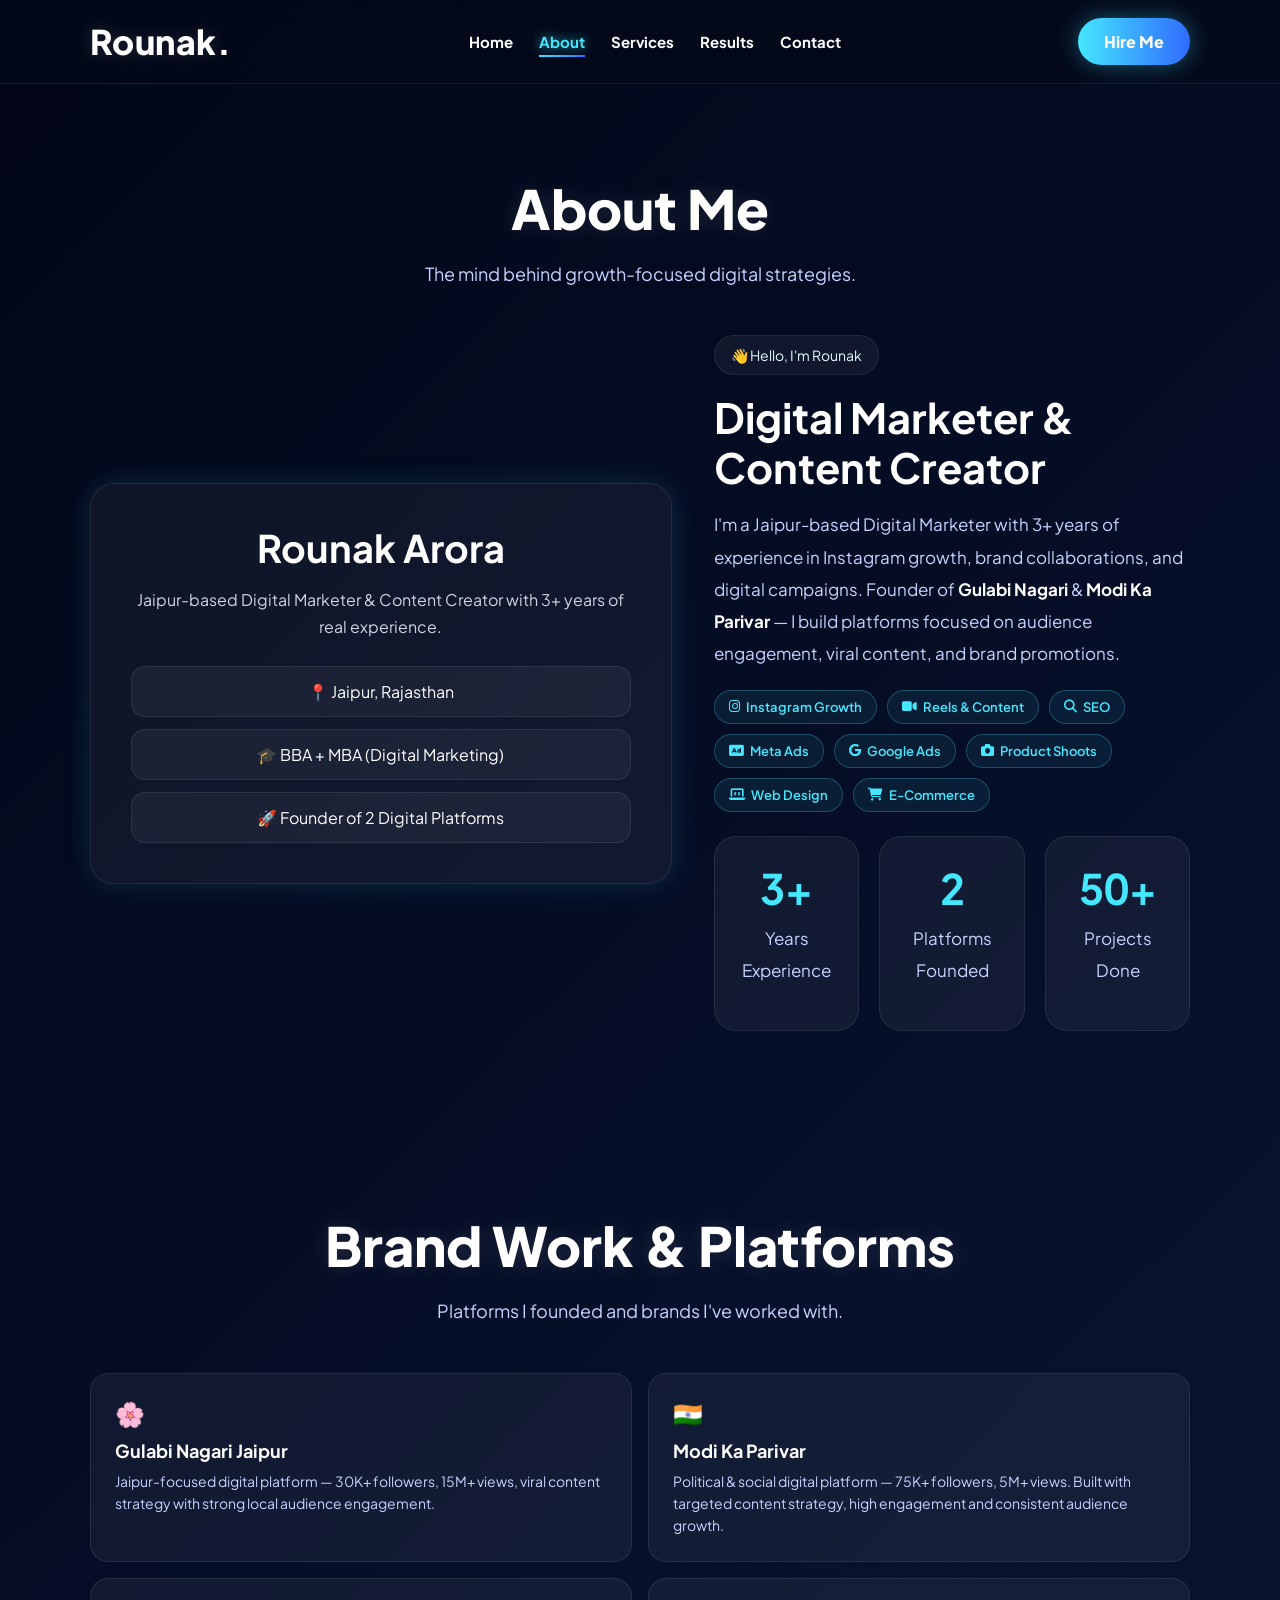
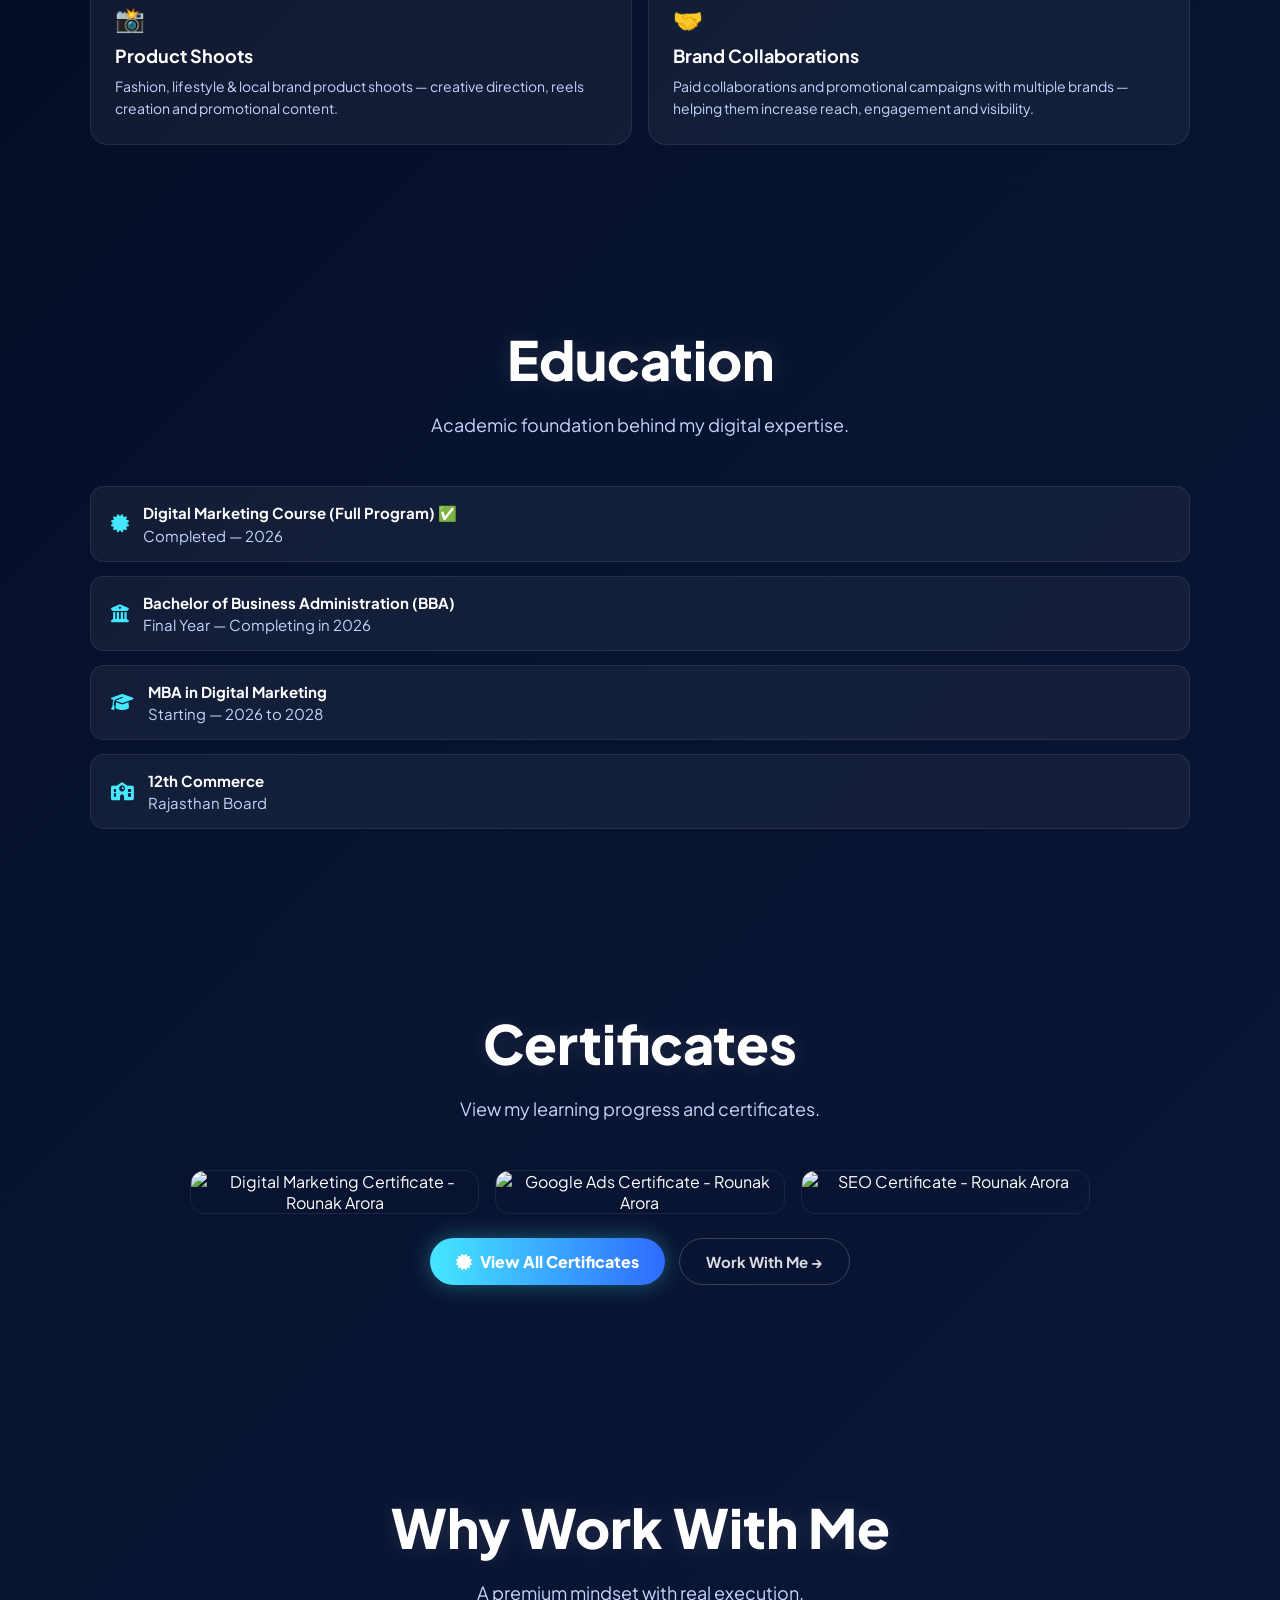
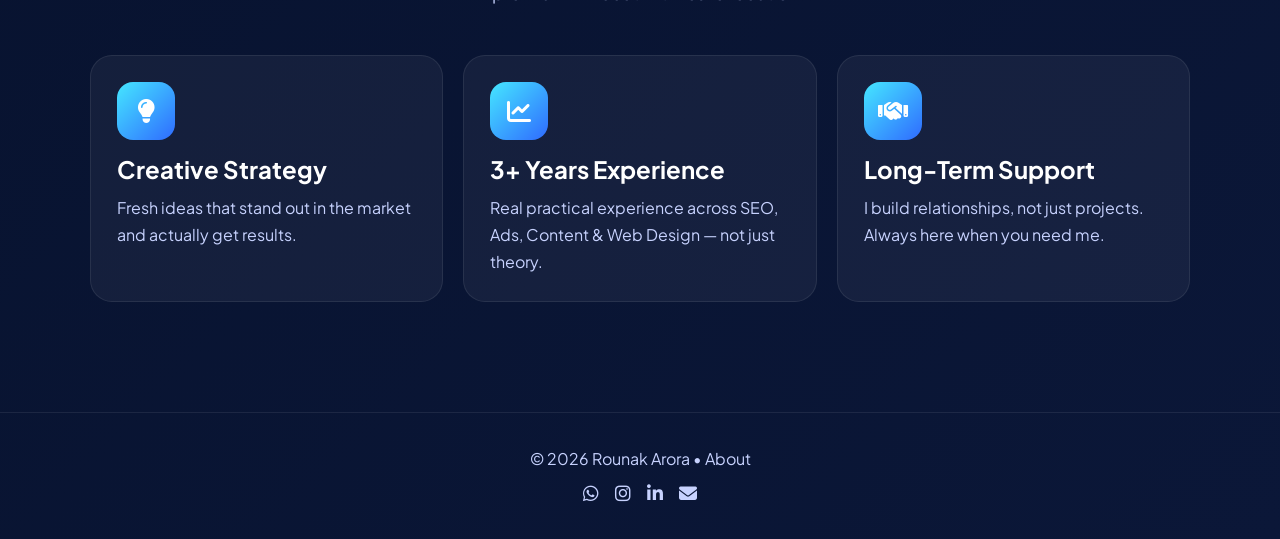
==== about.html @ 1ff048bc "Enhance about.html with SEO improvements and layout updates Updated meta tags and added structured d" ====
<!DOCTYPE html>
<html lang="en">
<head>
<meta charset="UTF-8">
<meta name="viewport" content="width=device-width, initial-scale=1.0">
<title>About | Rounak Arora — Digital Growth Expert</title>
<meta name="description" content="Rounak Arora — Jaipur-based Digital Marketer & Content Creator with 3+ years experience. Founder of Gulabi Nagari & Modi Ka Parivar.">
<meta property="og:title" content="About | Rounak Arora — Digital Growth Expert">
<meta property="og:description" content="3+ years experience, Founder of 2 digital platforms, BBA + MBA in Digital Marketing.">
<meta property="og:image" content="https://rounakarora.netlify.app/insta.jpg">
<meta property="og:url" content="https://rounakarora.netlify.app/about.html">
<meta property="og:type" content="website">
<meta name="theme-color" content="#020617">
<link rel="icon" type="image/png" href="images/favicon.png">

<script type="application/ld+json">
{
  "@context": "https://schema.org",
  "@type": "Person",
  "name": "Rounak Arora",
  "jobTitle": "Digital Growth Expert",
  "description": "Jaipur-based Digital Marketer & Content Creator with 3+ years experience.",
  "url": "https://rounakarora.netlify.app",
  "image": "https://rounakarora.netlify.app/insta.jpg",
  "address": {
    "@type": "PostalAddress",
    "addressLocality": "Jaipur",
    "addressRegion": "Rajasthan",
    "addressCountry": "IN"
  },
  "knowsAbout": ["Meta Ads", "Google Ads", "SEO", "Social Media Marketing", "Content Creation", "Web Design"],
  "sameAs": ["https://www.linkedin.com/in/rounakarora"]
}
</script>

<style>html,body{ background:#020617; }</style>
<link rel="stylesheet" href="style.css">
<link rel="stylesheet" href="https://cdnjs.cloudflare.com/ajax/libs/font-awesome/6.5.0/css/all.min.css">
<style>
.navbar    { z-index: 1200 !important; }
.hamburger { z-index: 1300 !important; }
.nav-links.open { z-index: 1250 !important; }

.about-bio h2 { font-size: clamp(1.6rem, 4vw, 2.6rem); margin-bottom: 15px; line-height: 1.2; }
.about-bio p  { line-height: 1.9; color: var(--text); margin-bottom: 20px; font-size: clamp(15px, 2vw, 17px); }

.expertise-tags { display: flex; flex-wrap: wrap; gap: 10px; margin-bottom: 24px; }
.tag {
  display: inline-flex; align-items: center; gap: 6px;
  padding: 8px 14px; border-radius: 999px;
  border: 1px solid rgba(69,231,255,0.25);
  background: rgba(69,231,255,0.07);
  color: var(--cyan); font-size: 13px; font-weight: 600;
}

.brand-grid { display: grid; grid-template-columns: repeat(2, 1fr); gap: 16px; margin-top: 2rem; }
.brand-card {
  background: var(--glass); border: 1px solid var(--line);
  border-radius: 18px; padding: 1.5rem; transition: .35s;
}
.brand-card:hover { transform: translateY(-6px); box-shadow: 0 0 26px rgba(69,231,255,.15); }
.brand-card h3 { font-size: 18px; margin-bottom: 8px; color: #fff; }
.brand-card p  { font-size: 14px; color: var(--text); line-height: 1.6; }
.brand-icon { font-size: 1.5rem; margin-bottom: 10px; }

.edu-list { list-style: none; display: grid; gap: 14px; margin-top: 1.5rem; }
.edu-list li {
  background: var(--glass); border: 1px solid var(--line);
  border-radius: 14px; padding: 16px 20px;
  display: flex; align-items: center; gap: 14px;
  font-size: 15px; color: var(--text);
}
.edu-list li i { color: var(--cyan); font-size: 18px; flex-shrink: 0; }
.edu-list li strong { color: #fff; display: block; margin-bottom: 3px; }

.cert-grid {
  display: grid; grid-template-columns: repeat(auto-fit, minmax(250px, 1fr));
  gap: 16px; margin: 1.5rem auto; max-width: 900px;
}
.cert-grid img { width: 100%; border-radius: 14px; border: 1px solid var(--line); transition: .35s; }
.cert-grid img:hover { transform: scale(1.03); box-shadow: 0 0 20px rgba(69,231,255,.15); }

.footer-socials { display: flex; justify-content: center; gap: 16px; margin-top: 12px; }
.footer-socials a { color: var(--text); font-size: 18px; transition: color 0.3s; text-decoration: none; }
.footer-socials a:hover { color: var(--cyan); }

.sticky-cta {
  display: none; position: fixed; bottom: 0; left: 0; right: 0;
  background: rgba(2,6,23,0.96); backdrop-filter: blur(12px);
  border-top: 1px solid rgba(255,255,255,0.1);
  padding: 0.9rem 1.5rem; align-items: center; justify-content: space-between;
  z-index: 998; font-size: 14px; color: rgba(255,255,255,0.7);
}
.sticky-cta a {
  background: linear-gradient(90deg, var(--cyan), var(--blue));
  color: #020617; padding: 0.55rem 1.25rem; border-radius: 50px;
  font-weight: 700; font-size: 13px; text-decoration: none;
  white-space: nowrap; box-shadow: 0 0 16px rgba(69,231,255,.35);
}
@media (max-width: 768px) {
  .sticky-cta { display: flex; }
  footer { padding-bottom: 5.5rem; }
  .hero-wrap { grid-template-columns: 1fr !important; gap: 24px; }
  .about-bio { text-align: center; }
  .about-bio .badge { margin: 0 auto 16px; display: inline-block; }
  .about-bio .stats { grid-template-columns: repeat(3,1fr); }
  .brand-grid { grid-template-columns: 1fr; }
  .expertise-tags { justify-content: center; }
  .cert-grid { grid-template-columns: 1fr; }
}
@media (max-width: 480px) {
  .about-bio .stats { grid-template-columns: 1fr; }
}
</style>
</head>
<body>

<header class="navbar">
  <div class="logo">Rounak.</div>
  <button class="hamburger" id="menuBtn" aria-label="Toggle menu">
    <span></span><span></span><span></span>
  </button>
  <nav class="nav-links" id="navLinks">
    <a href="index.html">Home</a>
    <a href="about.html" class="active">About</a>
    <a href="services.html">Services</a>
    <a href="results.html">Results</a>
    <a href="contact.html">Contact</a>
  </nav>
  <a href="contact.html" class="hire-btn">Hire Me</a>
</header>

<section>
  <div class="glow one"></div>
  <h1 class="section-title">About Me</h1>
  <p class="section-sub">The mind behind growth-focused digital strategies.</p>
  <div class="hero-wrap">
    <div class="hero-card profile-box">
      <h2>Rounak Arora</h2>
      <p>Jaipur-based Digital Marketer & Content Creator with 3+ years of real experience.</p>
      <div class="mini-stats">
        <div>📍 Jaipur, Rajasthan</div>
        <div>🎓 BBA + MBA (Digital Marketing)</div>
        <div>🚀 Founder of 2 Digital Platforms</div>
      </div>
    </div>
    <div class="about-bio">
      <div class="badge">👋 Hello, I'm Rounak</div>
      <h2>Digital Marketer & Content Creator</h2>
      <p>
        I'm a Jaipur-based Digital Marketer with 3+ years of experience in Instagram growth,
        brand collaborations, and digital campaigns. Founder of <strong style="color:#fff">Gulabi Nagari</strong>
        & <strong style="color:#fff">Modi Ka Parivar</strong> — I build platforms focused on
        audience engagement, viral content, and brand promotions.
      </p>
      <div class="expertise-tags">
        <span class="tag"><i class="fab fa-instagram"></i> Instagram Growth</span>
        <span class="tag"><i class="fas fa-video"></i> Reels & Content</span>
        <span class="tag"><i class="fas fa-search"></i> SEO</span>
        <span class="tag"><i class="fas fa-ad"></i> Meta Ads</span>
        <span class="tag"><i class="fab fa-google"></i> Google Ads</span>
        <span class="tag"><i class="fas fa-camera"></i> Product Shoots</span>
        <span class="tag"><i class="fas fa-laptop-code"></i> Web Design</span>
        <span class="tag"><i class="fas fa-cart-shopping"></i> E-Commerce</span>
      </div>
      <div class="stats">
        <div class="stat"><h3>3+</h3><p>Years Experience</p></div>
        <div class="stat"><h3>2</h3><p>Platforms Founded</p></div>
        <div class="stat"><h3>50+</h3><p>Projects Done</p></div>
      </div>
    </div>
  </div>
</section>

<section>
  <h2 class="section-title">Brand Work & Platforms</h2>
  <p class="section-sub">Platforms I founded and brands I've worked with.</p>
  <div class="brand-grid">
    <div class="brand-card">
      <div class="brand-icon">🌸</div>
      <h3>Gulabi Nagari Jaipur</h3>
      <p>Jaipur-focused digital platform — 30K+ followers, 15M+ views, viral content strategy with strong local audience engagement.</p>
    </div>
    <div class="brand-card">
      <div class="brand-icon">🇮🇳</div>
      <h3>Modi Ka Parivar</h3>
      <p>Political & social digital platform — 75K+ followers, 5M+ views. Built with targeted content strategy, high engagement and consistent audience growth.</p>
    </div>
    <div class="brand-card">
      <div class="brand-icon">📸</div>
      <h3>Product Shoots</h3>
      <p>Fashion, lifestyle & local brand product shoots — creative direction, reels creation and promotional content.</p>
    </div>
    <div class="brand-card">
      <div class="brand-icon">🤝</div>
      <h3>Brand Collaborations</h3>
      <p>Paid collaborations and promotional campaigns with multiple brands — helping them increase reach, engagement and visibility.</p>
    </div>
  </div>
</section>

<section>
  <h2 class="section-title">Education</h2>
  <p class="section-sub">Academic foundation behind my digital expertise.</p>
  <ul class="edu-list">
    <li><i class="fas fa-certificate"></i><div><strong>Digital Marketing Course (Full Program) ✅</strong>Completed — 2026</div></li>
    <li><i class="fas fa-university"></i><div><strong>Bachelor of Business Administration (BBA)</strong>Final Year — Completing in 2026</div></li>
    <li><i class="fas fa-graduation-cap"></i><div><strong>MBA in Digital Marketing</strong>Starting — 2026 to 2028</div></li>
    <li><i class="fas fa-school"></i><div><strong>12th Commerce</strong>Rajasthan Board</div></li>
  </ul>
</section>

<section style="text-align:center;">
  <h2 class="section-title">Certificates</h2>
  <p class="section-sub">View my learning progress and certificates.</p>
  <div class="cert-grid">
    <img src="images/cert-1.webp" alt="Digital Marketing Certificate - Rounak Arora" loading="lazy">
    <img src="images/cert-2.webp" alt="Google Ads Certificate - Rounak Arora" loading="lazy">
    <img src="images/cert-3.webp" alt="SEO Certificate - Rounak Arora" loading="lazy">
  </div>
  <div class="hero-actions" style="justify-content:center; margin-top: 1.5rem;">
    <a href="https://drive.google.com/drive/folders/1wGhh7GTMxfULWhV5goTDNR6jnJ4wUXcn" target="_blank" rel="noopener" class="btn">
      <i class="fas fa-certificate"></i> View All Certificates
    </a>
    <a href="contact.html" class="btn-ghost">Work With Me →</a>
  </div>
</section>

<section>
  <h2 class="section-title">Why Work With Me</h2>
  <p class="section-sub">A premium mindset with real execution.</p>
  <div class="grid">
    <div class="card"><div class="icon"><i class="fas fa-lightbulb"></i></div><h3>Creative Strategy</h3><p>Fresh ideas that stand out in the market and actually get results.</p></div>
    <div class="card"><div class="icon"><i class="fas fa-chart-line"></i></div><h3>3+ Years Experience</h3><p>Real practical experience across SEO, Ads, Content & Web Design — not just theory.</p></div>
    <div class="card"><div class="icon"><i class="fas fa-handshake"></i></div><h3>Long-Term Support</h3><p>I build relationships, not just projects. Always here when you need me.</p></div>
  </div>
</section>

<footer>
  <p>©️ 2026 Rounak Arora • About</p>
  <div class="footer-socials">
    <a href="https://wa.me/917821857020" target="_blank" rel="noopener" aria-label="WhatsApp"><i class="fab fa-whatsapp"></i></a>
    <a href="https://www.instagram.com/gulabinagarii" target="_blank" rel="noopener" aria-label="Instagram"><i class="fab fa-instagram"></i></a>
    <a href="https://www.linkedin.com/in/rounakarora" target="_blank" rel="noopener" aria-label="LinkedIn"><i class="fab fa-linkedin-in"></i></a>
    <a href="mailto:rounakarora92@gmail.com" aria-label="Email"><i class="fas fa-envelope"></i></a>
  </div>
</footer>

<div class="sticky-cta">
  <span>Let's build something great 🚀</span>
  <a href="contact.html">Hire Me</a>
</div>

<script src="script.js"></script>
</body>
</html>
---- style.css ----
/* ===================================
   STYLE.CSS — FINAL VERSION
=================================== */

@import url('https://fonts.googleapis.com/css2?family=Plus+Jakarta+Sans:wght@400;500;600;700;800;900&display=swap');

/* RESET */
* {
  margin: 0;
  padding: 0;
  box-sizing: border-box;
}

:root {
  --bg1: #020617;
  --bg2: #07122e;
  --bg3: #0b1738;
  --white: #ffffff;
  --text: #c7d2fe;
  --cyan: #45e7ff;
  --blue: #2f6bff;
  --glass: rgba(255,255,255,0.05);
  --line: rgba(255,255,255,0.08);
}

html { scroll-behavior: smooth; }

body {
  font-family: 'Plus Jakarta Sans', Arial, sans-serif;
  background: linear-gradient(135deg, var(--bg1), var(--bg2), var(--bg3));
  color: var(--white);
  overflow-x: hidden;
  min-height: 100vh;
  position: relative;
}

body::before,
body::after {
  content: "";
  position: fixed;
  width: 320px;
  height: 320px;
  border-radius: 50%;
  filter: blur(100px);
  opacity: .35;
  z-index: -1;
}
body::before { top: 50px; left: -120px; background: var(--cyan); }
body::after  { right: -120px; bottom: 60px; background: var(--blue); }

canvas {
  position: fixed;
  inset: 0;
  width: 100%;
  height: 100%;
  z-index: -2;
  pointer-events: none;
}

a { color: inherit; }

/* ── NAVBAR ── */
.navbar {
  position: sticky;
  top: 0;
  z-index: 999;
  display: flex;
  justify-content: space-between;
  align-items: center;
  gap: 20px;
  padding: 18px 7%;
  background: rgba(5,10,25,.72);
  backdrop-filter: blur(14px);
  border-bottom: 1px solid var(--line);
}

.logo {
  font-size: 34px;
  font-weight: 800;
  letter-spacing: .5px;
  color: #fff;
  text-shadow: 0 0 18px rgba(255,255,255,.15);
  flex-shrink: 0;
}

/* Desktop nav */
.nav-links {
  display: flex;
  align-items: center;
  gap: 26px;
}

.nav-links a {
  text-decoration: none;
  font-size: 15px;
  font-weight: 700;
  color: #fff;
  transition: .3s ease;
  position: relative;
  white-space: nowrap;
}

.nav-links a:hover,
.nav-links a.active {
  color: var(--cyan);
  text-shadow: 0 0 12px rgba(69,231,255,.75);
}

.nav-links a::after {
  content: "";
  position: absolute;
  left: 0; bottom: -6px;
  width: 0%; height: 2px;
  background: linear-gradient(90deg, var(--cyan), var(--blue));
  transition: .3s;
}
.nav-links a:hover::after,
.nav-links a.active::after { width: 100%; }

/* ── HAMBURGER ── */
.hamburger {
  display: none;
  flex-direction: column;
  gap: 5px;
  cursor: pointer;
  background: none;
  border: none;
  padding: 6px;
  z-index: 1100;
  box-shadow: none;
}
.hamburger span {
  display: block;
  width: 24px;
  height: 2px;
  background: #fff;
  border-radius: 2px;
  transition: all 0.3s ease;
}
.hamburger:hover { transform: none; box-shadow: none; }
.hamburger.open span:nth-child(1) { transform: translateY(7px) rotate(45deg); }
.hamburger.open span:nth-child(2) { opacity: 0; }
.hamburger.open span:nth-child(3) { transform: translateY(-7px) rotate(-45deg); }

/* ── BUTTONS ── */
.btn,
.hire-btn {
  display: inline-flex;
  justify-content: center;
  align-items: center;
  gap: 8px;
  padding: 13px 26px;
  border: none;
  outline: none;
  border-radius: 999px;
  text-decoration: none;
  color: #fff;
  font-weight: 800;
  cursor: pointer;
  background: linear-gradient(90deg, var(--cyan), var(--blue));
  box-shadow: 0 0 22px rgba(69,231,255,.35);
  transition: .3s ease;
  font-family: inherit;
}
.btn:hover,
.hire-btn:hover {
  transform: translateY(-3px) scale(1.02);
  box-shadow: 0 0 32px rgba(69,231,255,.55);
}

.btn-ghost {
  display: inline-flex;
  justify-content: center;
  align-items: center;
  padding: 13px 26px;
  border-radius: 999px;
  border: 1.5px solid rgba(255,255,255,0.2);
  color: rgba(255,255,255,0.85);
  font-size: 15px;
  font-weight: 700;
  text-decoration: none;
  transition: .3s ease;
  font-family: inherit;
  cursor: pointer;
  background: transparent;
  box-shadow: none;
}
.btn-ghost:hover {
  border-color: var(--cyan);
  color: var(--cyan);
  transform: translateY(-3px);
  box-shadow: 0 0 18px rgba(69,231,255,.2);
}

/* ── SECTIONS ── */
section {
  padding: 90px 7%;
  position: relative;
}

.section-tag {
  display: block;
  text-align: center;
  color: var(--cyan);
  font-size: 14px;
  font-weight: 700;
  margin-bottom: 8px;
}

.section-title {
  text-align: center;
  font-size: 54px;
  font-weight: 900;
  margin-bottom: 16px;
  text-shadow: 0 0 22px rgba(255,255,255,.12);
}

.section-sub {
  max-width: 760px;
  margin: 0 auto 45px;
  text-align: center;
  color: var(--text);
  font-size: 18px;
  line-height: 1.8;
}

/* ── HERO ── */
.hero {
  min-height: calc(100vh - 90px);
  display: flex;
  align-items: center;
}

.hero-wrap {
  width: 100%;
  display: grid;
  grid-template-columns: 1.1fr .9fr;
  gap: 42px;
  align-items: center;
}

.badge {
  display: inline-block;
  padding: 10px 16px;
  border-radius: 999px;
  border: 1px solid var(--line);
  background: var(--glass);
  color: #dffcff;
  font-size: 14px;
  margin-bottom: 18px;
}

.hero-title {
  font-size: 72px;
  line-height: 1.05;
  font-weight: 900;
  margin-bottom: 18px;
}

.hero-title span {
  background: linear-gradient(90deg, var(--cyan), #ffffff, var(--blue));
  -webkit-background-clip: text;
  -webkit-text-fill-color: transparent;
}

.hero-text {
  font-size: 18px;
  line-height: 1.8;
  color: var(--text);
  margin-bottom: 26px;
}

.hero-actions {
  display: flex;
  gap: 14px;
  flex-wrap: wrap;
  align-items: center;
  margin-bottom: 28px;
}

.hero-card {
  background: var(--glass);
  border: 1px solid var(--line);
  border-radius: 24px;
  padding: 16px;
  box-shadow: 0 0 28px rgba(69,231,255,.14);
}

.hero-card img {
  width: 100%;
  display: block;
  border-radius: 18px;
  object-fit: cover;
}

.profile-box { padding: 40px; text-align: center; }
.profile-box h2 { font-size: 38px; margin-bottom: 15px; }
.profile-box p  { color: #cbd5e1; line-height: 1.7; margin-bottom: 25px; }

.mini-stats { display: grid; gap: 12px; }
.mini-stats div {
  padding: 14px;
  border-radius: 14px;
  background: rgba(255,255,255,0.05);
  border: 1px solid rgba(255,255,255,0.08);
}

/* ── STATS ── */
.stats {
  display: grid;
  grid-template-columns: repeat(3, 1fr);
  gap: 20px;
  margin-top: 10px;
}

.stat {
  background: var(--glass);
  border: 1px solid var(--line);
  border-radius: 22px;
  padding: 24px;
  text-align: center;
  transition: .35s;
}
.stat:hover { transform: translateY(-8px); box-shadow: 0 0 26px rgba(69,231,255,.18); }
.stat h3 { font-size: 42px; color: var(--cyan); margin-bottom: 8px; font-variant-numeric: tabular-nums; }
.stat p  { color: var(--text); font-size: 16px; }

/* ── PROOF BAR ── */
.proof-bar {
  display: flex;
  justify-content: center;
  flex-wrap: wrap;
  gap: 2rem;
  padding: 2rem;
  border-top: 1px solid var(--line);
  border-bottom: 1px solid var(--line);
  margin: 2rem auto;
  max-width: 900px;
}
.proof-item { text-align: center; }
.proof-item strong {
  display: block;
  font-size: 1.8rem;
  font-weight: 700;
  color: var(--cyan);
}
.proof-item span { font-size: 13px; color: var(--text); }

/* ── GRID CARDS ── */
.grid {
  display: grid;
  grid-template-columns: repeat(3, 1fr);
  gap: 20px;
}

.card,
.result-box {
  background: var(--glass);
  border: 1px solid var(--line);
  border-radius: 22px;
  padding: 26px;
  transition: .35s;
  display: flex;
  flex-direction: column;
}
.card:hover,
.result-box:hover { transform: translateY(-8px); box-shadow: 0 0 26px rgba(69,231,255,.18); }

.icon {
  width: 58px; height: 58px;
  border-radius: 16px;
  display: grid;
  place-items: center;
  font-size: 24px;
  background: linear-gradient(135deg, var(--cyan), var(--blue));
  margin-bottom: 14px;
  flex-shrink: 0;
}

.card h3 { font-size: 24px; margin-bottom: 10px; }
.card p  { color: var(--text); line-height: 1.7; flex: 1; }

.card-cta {
  display: inline-block;
  margin-top: 18px;
  font-size: 13px;
  font-weight: 700;
  color: var(--cyan);
  text-decoration: none;
  transition: opacity 0.2s;
}
.card-cta:hover { opacity: 0.7; }

.result-box h2 { font-size: 42px; color: var(--cyan); margin-bottom: 8px; font-variant-numeric: tabular-nums; }
.result-box span { color: var(--text); line-height: 1.7; }

/* ── CONTACT FORM ── */
.contact-wrap { max-width: 780px; margin: auto; }
form { display: grid; gap: 16px; }

input, textarea {
  width: 100%;
  padding: 16px 18px;
  border-radius: 16px;
  border: 1px solid var(--line);
  background: rgba(255,255,255,0.04);
  color: #fff;
  font-size: 16px;
  outline: none;
  font-family: inherit;
  transition: border-color .2s, box-shadow .2s;
}
input:focus, textarea:focus {
  border-color: rgba(69,231,255,.45);
  box-shadow: 0 0 0 4px rgba(69,231,255,.08);
}
textarea { min-height: 150px; resize: vertical; }
input::placeholder, textarea::placeholder { color: #9ca3af; }

.form-success {
  display: none;
  text-align: center;
  padding: 2.5rem;
  color: #4ade80;
  font-size: 1.1rem;
  font-weight: 600;
}
.form-success i { font-size: 2.5rem; display: block; margin-bottom: 0.75rem; }

/* ── TESTIMONIALS ── */
.testimonials { padding: 5rem 7%; max-width: 1200px; margin: 0 auto; }

.t-grid {
  display: grid;
  grid-template-columns: repeat(3, 1fr);
  gap: 1.25rem;
  margin-top: 2.5rem;
}

.t-card {
  background: var(--glass);
  border: 1px solid var(--line);
  border-radius: 22px;
  padding: 1.5rem;
  display: flex;
  flex-direction: column;
  gap: 1rem;
  transition: .35s;
}
.t-card:hover { transform: translateY(-6px); box-shadow: 0 0 26px rgba(69,231,255,.15); border-color: rgba(69,231,255,.2); }
.t-stars { color: #f5a623; font-size: 14px; letter-spacing: 2px; }
.t-text  { font-size: 14px; color: var(--text); line-height: 1.75; flex: 1; }
.t-author { display: flex; align-items: center; gap: 10px; }
.t-avatar {
  width: 40px; height: 40px;
  border-radius: 50%;
  background: rgba(69,231,255,0.1);
  color: var(--cyan);
  font-size: 12px; font-weight: 700;
  display: flex; align-items: center; justify-content: center;
  flex-shrink: 0;
  border: 1px solid rgba(69,231,255,0.2);
}
.t-author strong { display: block; font-size: 13px; color: #fff; }
.t-author span   { font-size: 12px; color: rgba(255,255,255,0.4); }

/* ── INSTAGRAM STATS ── */
.insta-stats {
  display: flex;
  gap: 16px;
  flex-wrap: wrap;
  margin-top: 4px;
}
.insta-stat { text-align: center; }
.insta-stat strong {
  display: block;
  font-size: 1.3rem;
  font-weight: 800;
  color: var(--cyan);
}
.insta-stat span { font-size: 11px; color: var(--text); }

/* ── PORTFOLIO NOTE ── */
.portfolio-note {
  text-align: center;
  margin-top: 1rem;
  font-size: 13px;
  color: var(--text);
}
.portfolio-note a {
  color: var(--cyan);
  text-decoration: none;
  font-weight: 600;
}
.portfolio-note a:hover { text-decoration: underline; }

/* ── CERTIFICATE GRID ── */
.cert-grid {
  display: grid;
  grid-template-columns: repeat(auto-fit, minmax(250px, 1fr));
  gap: 16px;
  margin: 1.5rem auto;
  max-width: 900px;
}
.cert-grid img {
  width: 100%;
  border-radius: 14px;
  border: 1px solid var(--line);
  transition: .35s;
}
.cert-grid img:hover {
  transform: scale(1.03);
  box-shadow: 0 0 20px rgba(69,231,255,.15);
}

/* ── WHATSAPP FLOAT ── */
.whatsapp-float {
  position: fixed;
  bottom: 80px;
  right: 20px;
  background: #25D366;
  color: white;
  width: 55px;
  height: 55px;
  border-radius: 50%;
  display: flex;
  align-items: center;
  justify-content: center;
  font-size: 1.6rem;
  box-shadow: 0 4px 20px rgba(37,211,102,0.4);
  z-index: 999;
  transition: transform 0.3s;
  text-decoration: none;
}
.whatsapp-float:hover { transform: scale(1.1); }

/* ── FOOTER SOCIAL ICONS ── */
.footer-socials {
  display: flex;
  justify-content: center;
  gap: 16px;
  margin-top: 12px;
}
.footer-socials a {
  color: var(--text);
  font-size: 18px;
  transition: color 0.3s;
  text-decoration: none;
}
.footer-socials a:hover { color: var(--cyan); }

/* ── CASE STUDY ── */
.case-bio h2 { font-size: clamp(1.6rem, 4vw, 2.5rem); margin-bottom: 15px; line-height: 1.2; }
.case-bio p  { line-height: 1.9; color: var(--text); margin-bottom: 20px; font-size: clamp(15px, 2vw, 17px); }
.case-highlights { display: flex; gap: 12px; flex-wrap: wrap; margin-bottom: 24px; }
.case-tag {
  display: inline-flex; align-items: center; gap: 6px;
  padding: 7px 14px; border-radius: 999px;
  border: 1px solid rgba(69,231,255,0.25);
  background: rgba(69,231,255,0.07);
  color: var(--cyan); font-size: 13px; font-weight: 600;
}

/* ── BOTTOM CTA ── */
.services-cta, .results-cta { text-align: center; padding: 3rem 7% 5rem; }
.services-cta h2, .results-cta h2 { font-size: clamp(1.6rem, 4vw, 2.4rem); font-weight: 800; margin-bottom: 0.75rem; }
.services-cta p, .results-cta p   { color: var(--text); font-size: 17px; margin-bottom: 2rem; line-height: 1.7; }
.services-cta .hero-actions, .results-cta .hero-actions { justify-content: center; }

/* ── ABOUT BIO ── */
.about-bio h2 { font-size: clamp(1.6rem, 4vw, 2.6rem); margin-bottom: 15px; line-height: 1.2; }
.about-bio p  { line-height: 1.9; color: var(--text); margin-bottom: 20px; font-size: clamp(15px, 2vw, 17px); }

/* ── MOBILE STICKY CTA ── */
.sticky-cta {
  display: none;
  position: fixed;
  bottom: 0; left: 0; right: 0;
  background: rgba(2,6,23,0.96);
  backdrop-filter: blur(12px);
  border-top: 1px solid var(--line);
  padding: 0.9rem 1.5rem;
  align-items: center;
  justify-content: space-between;
  z-index: 998;
  font-size: 14px;
  color: rgba(255,255,255,0.7);
}
.sticky-cta a {
  background: linear-gradient(90deg, var(--cyan), var(--blue));
  color: #020617;
  padding: 0.55rem 1.25rem;
  border-radius: 50px;
  font-weight: 700; font-size: 13px;
  text-decoration: none; white-space: nowrap;
  box-shadow: 0 0 16px rgba(69,231,255,.35);
}

/* ── FOOTER ── */
footer { margin-top: 20px; padding: 35px 7%; text-align: center; color: var(--text); border-top: 1px solid var(--line); }

/* ── SCROLLBAR ── */
::-webkit-scrollbar { width: 10px; }
::-webkit-scrollbar-track { background: #061022; }
::-webkit-scrollbar-thumb { background: linear-gradient(var(--cyan), var(--blue)); border-radius: 20px; }

/* ════════════════════════
   TABLET — max 992px
════════════════════════ */
@media (max-width: 992px) {
  .hero-wrap  { grid-template-columns: 1fr; }
  .hero       { min-height: auto; }
  .hero-title { font-size: 56px; }
  .grid       { grid-template-columns: repeat(2, 1fr); }
  .stats      { grid-template-columns: repeat(3, 1fr); }
  .t-grid     { grid-template-columns: repeat(2, 1fr); }
}

/* ════════════════════════
   MOBILE — max 768px
════════════════════════ */
@media (max-width: 768px) {
  .hamburger { display: flex; z-index: 1200; }
  .nav-links { display: none; }

  .nav-links.open {
    display: flex;
    flex-direction: column;
    position: fixed;
    top: 0; right: 0;
    width: min(82vw, 340px);
    height: 100vh;
    background: rgba(2, 6, 23, 0.96);
    -webkit-backdrop-filter: blur(18px);
    backdrop-filter: blur(18px);
    border-left: 1px solid rgba(255,255,255,0.08);
    padding: 70px 24px 40px;
    gap: 14px;
    z-index: 1100;
    overflow-y: auto;
    animation: slideMenu .28s ease forwards;
    box-shadow: -10px 0 40px rgba(0,0,0,0.35), 0 0 30px rgba(69,231,255,0.08);
  }

  @keyframes slideMenu {
    from { opacity: 0; transform: translateX(100%); }
    to   { opacity: 1; transform: translateX(0); }
  }

  .nav-links.open a {
    display: flex; align-items: center; width: 100%;
    min-height: 54px; padding: 0 18px; border-radius: 16px;
    font-size: 16px; font-weight: 700; text-decoration: none;
    color: #ffffff !important;
    background: rgba(255,255,255,0.03);
    border: 1px solid rgba(255,255,255,0.05);
    transition: all .25s ease;
    opacity: 1 !important; visibility: visible !important;
    letter-spacing: .3px;
  }
  .nav-links.open a:hover,
  .nav-links.open a.active {
    color: var(--cyan) !important;
    background: rgba(69,231,255,0.08);
    border-color: rgba(69,231,255,0.18);
    transform: translateX(4px);
    box-shadow: 0 0 18px rgba(69,231,255,.12);
  }
  .nav-links.open a::after { display: none; }

  .hamburger.open span:nth-child(1) { transform: translateY(7px) rotate(45deg); }
  .hamburger.open span:nth-child(2) { opacity: 0; }
  .hamburger.open span:nth-child(3) { transform: translateY(-7px) rotate(-45deg); }

  .hire-btn { display: none; }

  .sticky-cta {
    display: flex;
    padding: 0.9rem 1.2rem calc(0.9rem + env(safe-area-inset-bottom));
  }
  footer { padding-bottom: 5.5rem; }
  .navbar { padding: 18px 20px; -webkit-backdrop-filter: blur(14px); }
  .logo { font-size: 28px; }
  section { padding: 75px 20px; }

  .hero-wrap { grid-template-columns: 1fr; text-align: center; gap: 26px; }
  .badge { margin: 0 auto 18px; }
  .hero-title { font-size: clamp(2rem, 9vw, 3rem); line-height: 1.15; }
  .hero-text { font-size: 16px; line-height: 1.9; }

  .hero-actions { flex-direction: column; gap: 12px; align-items: center; }
  .hero-actions .btn,
  .hero-actions .btn-ghost {
    width: 100%; max-width: 330px;
    justify-content: center; min-height: 48px;
  }

  .hero-card { display: block !important; }
  .profile-box { padding: 24px; margin-top: 18px; }
  .profile-box h2 { font-size: 28px; }
  .profile-box p { font-size: 15px; margin-bottom: 18px; }
  .mini-stats div { padding: 12px; font-size: 14px; }

  .section-title { font-size: clamp(2rem, 6vw, 3rem); }
  .section-sub { font-size: 16px; }

  .stats, .grid, .t-grid { grid-template-columns: 1fr; gap: 18px; }
  .stat, .card, .result-box, .t-card {
    padding: 22px; will-change: transform; transform: translateZ(0);
  }
  .stat h3, .result-box h2 { font-size: 36px; }

  input, textarea { font-size: 15px; }
  .testimonials { padding: 3rem 20px; }

  .about-bio, .case-bio { text-align: center; }
  .about-bio .badge, .case-bio .badge { margin: 0 auto 16px; display: inline-block; }
  .case-highlights { justify-content: center; }

  .proof-bar { gap: 1.2rem; padding: 1.5rem; }
  .proof-item strong { font-size: 1.4rem; }

  .whatsapp-float { bottom: 75px; right: 16px; width: 50px; height: 50px; font-size: 1.4rem; }
  .cert-grid { grid-template-columns: 1fr; }
  .insta-stats { gap: 12px; }

  body::before, body::after { filter: blur(70px); opacity: .22; }
  img { max-width: 100%; height: auto; }
  .btn:active, .btn-ghost:active { transform: scale(.98); }
}

/* ════════════════════════
   SMALL MOBILE — max 480px
════════════════════════ */
@media (max-width: 480px) {
  .hero-title { font-size: clamp(1.6rem, 8vw, 2.2rem); }
  .section-title { font-size: clamp(1.6rem, 5.5vw, 2.2rem); }
  .stat h3, .result-box h2 { font-size: 28px; }
  .proof-bar { gap: 1rem; padding: 1.2rem; }
  .proof-item strong { font-size: 1.2rem; }
  .profile-box h2 { font-size: 22px; }
  .whatsapp-float { width: 46px; height: 46px; font-size: 1.3rem; bottom: 70px; right: 12px; }
}

/* ════════════════════════
   PRINT STYLES
════════════════════════ */
@media print {
  body::before, body::after, canvas, .sticky-cta, .whatsapp-float, .hamburger, .navbar {
    display: none !important;
  }
  body { background: white !important; color: black !important; }
  section { padding: 20px !important; }
  .card, .stat, .t-card, .result-box {
    border: 1px solid #ccc !important;
    background: white !important;
    color: black !important;
    box-shadow: none !important;
  }
  a { color: #2f6bff !important; }
}
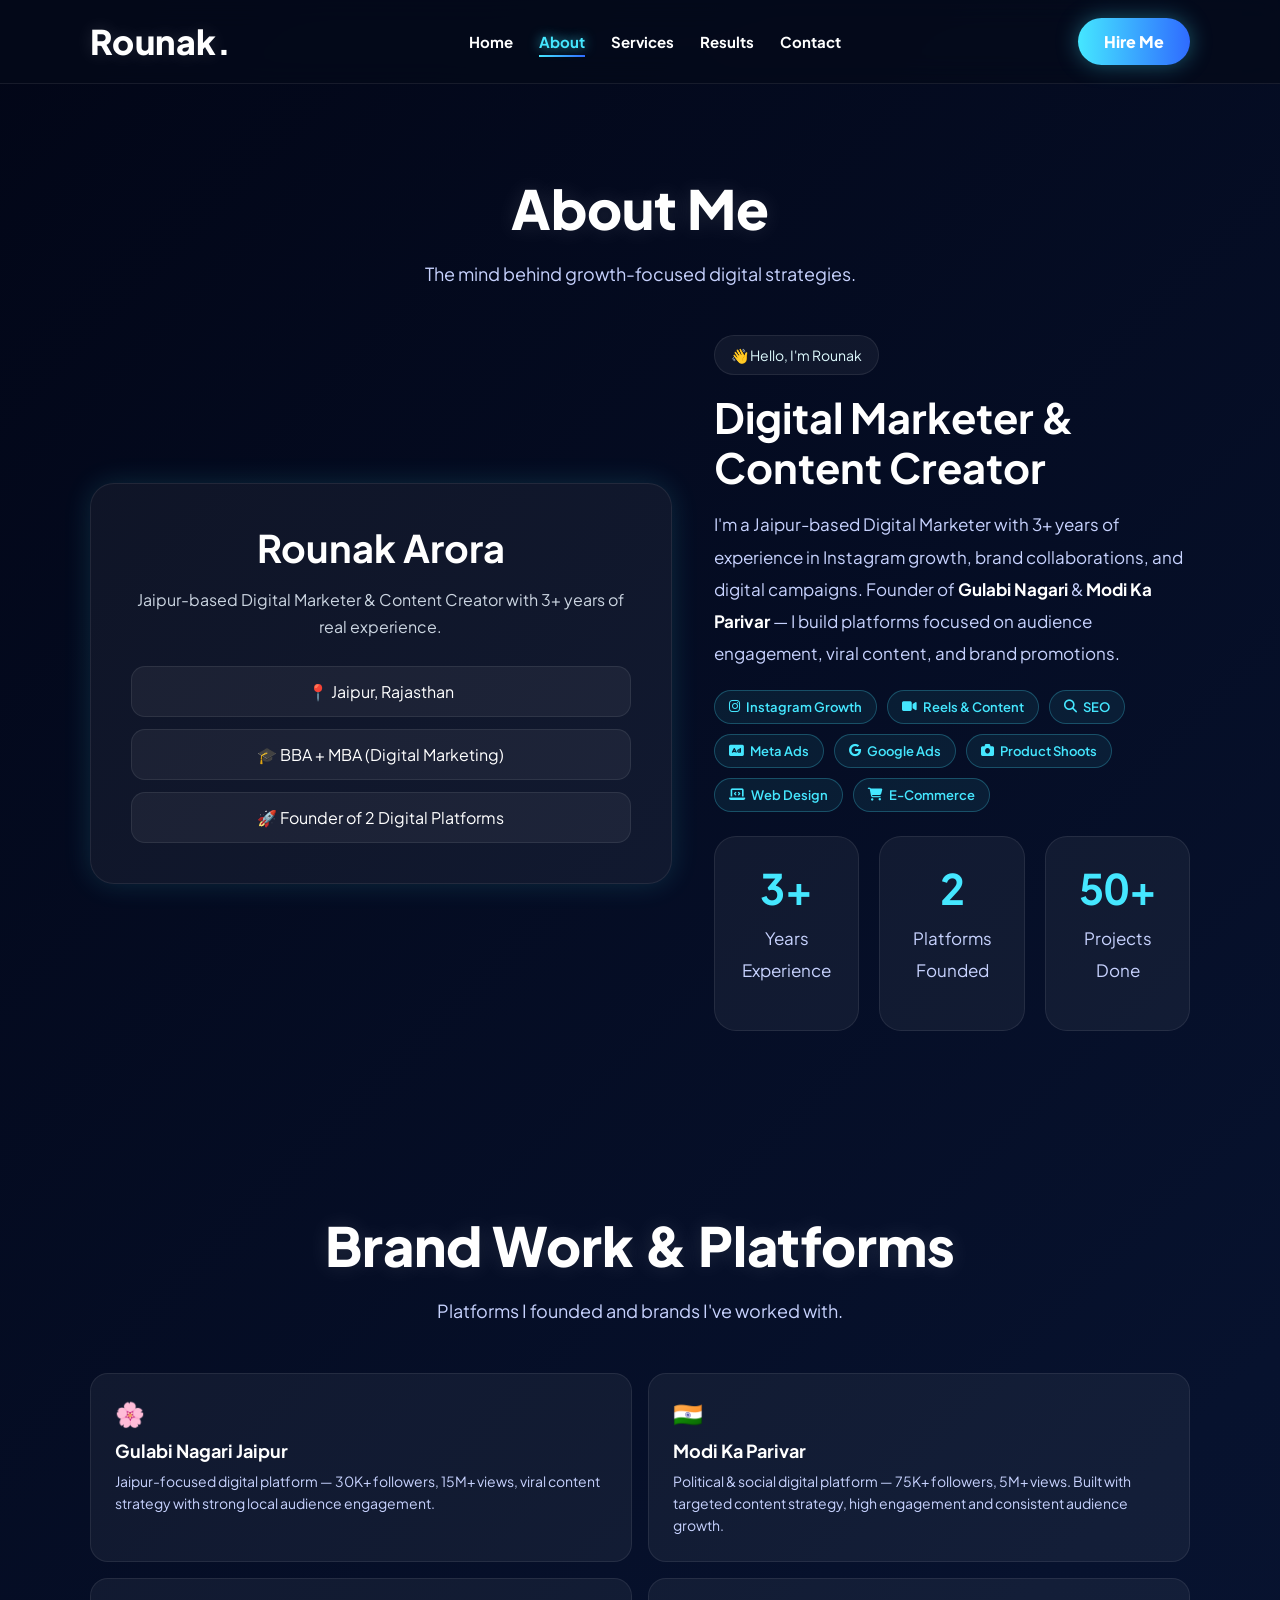
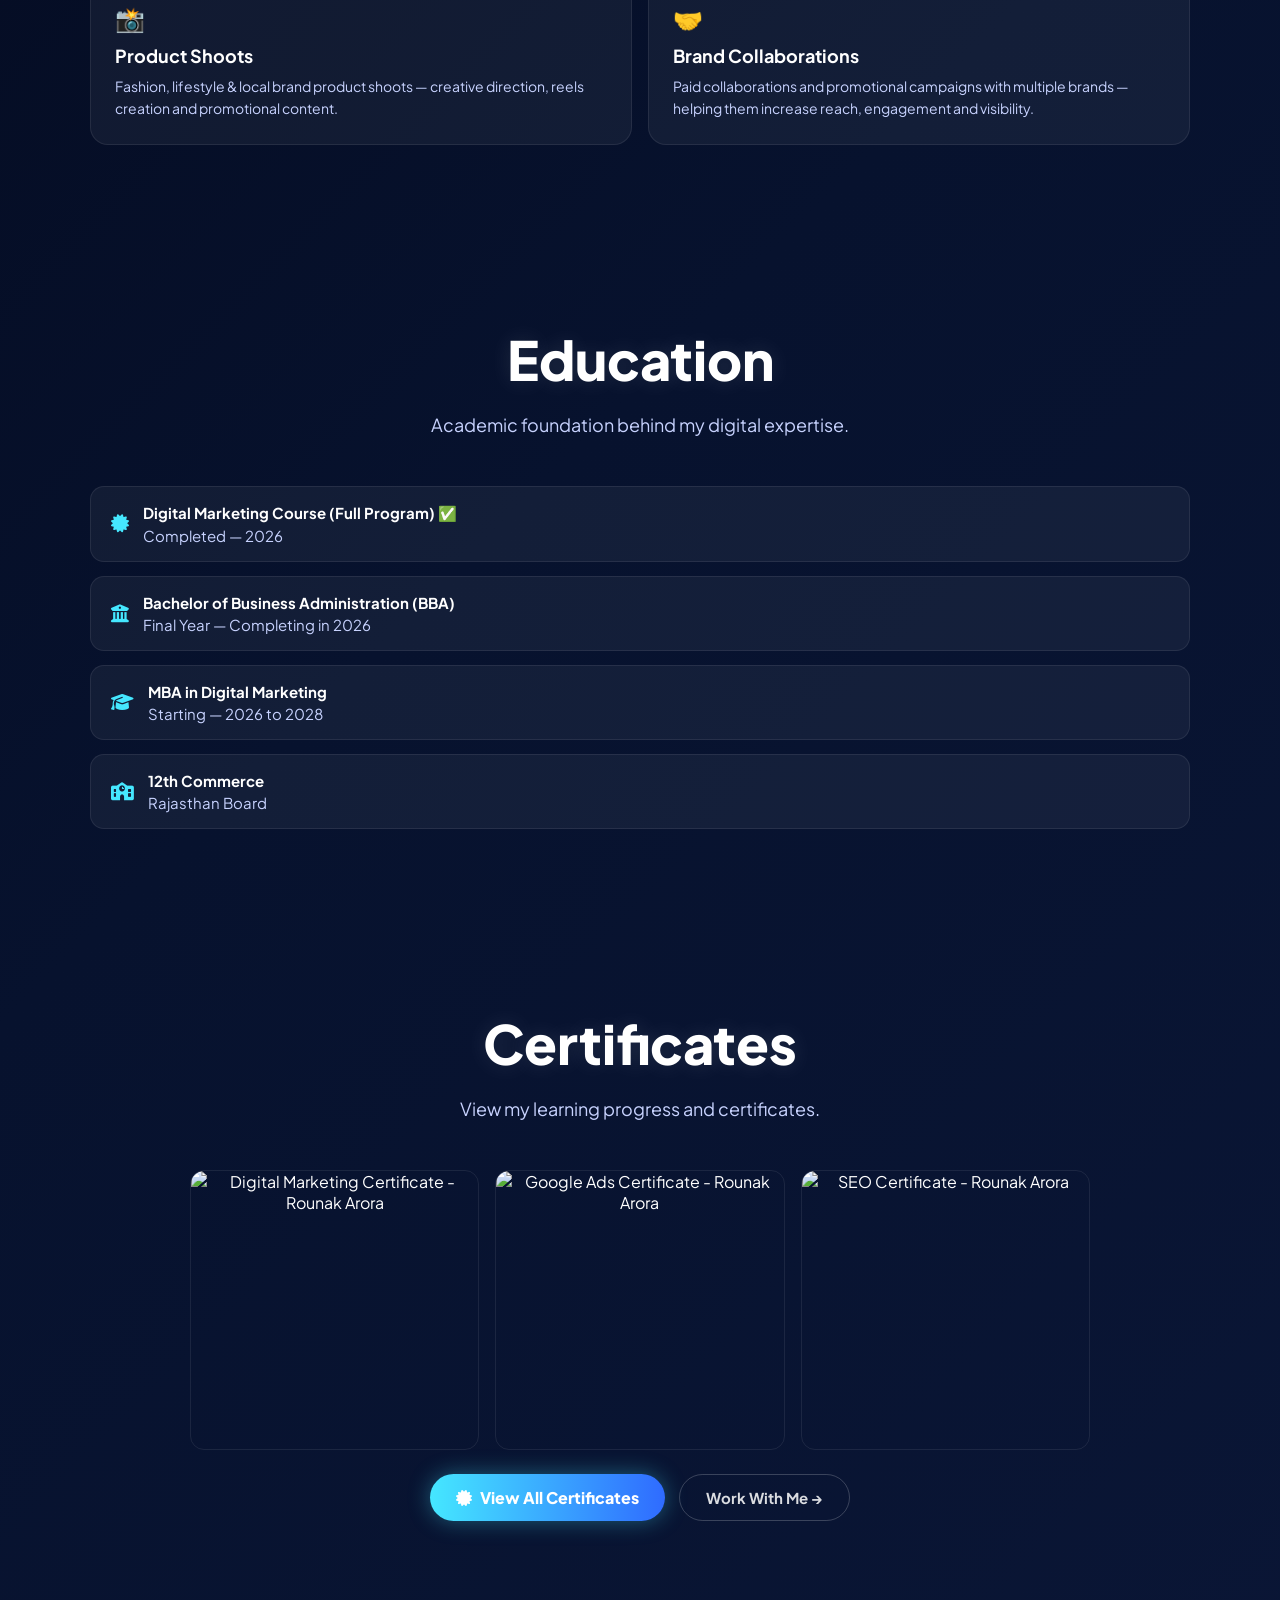
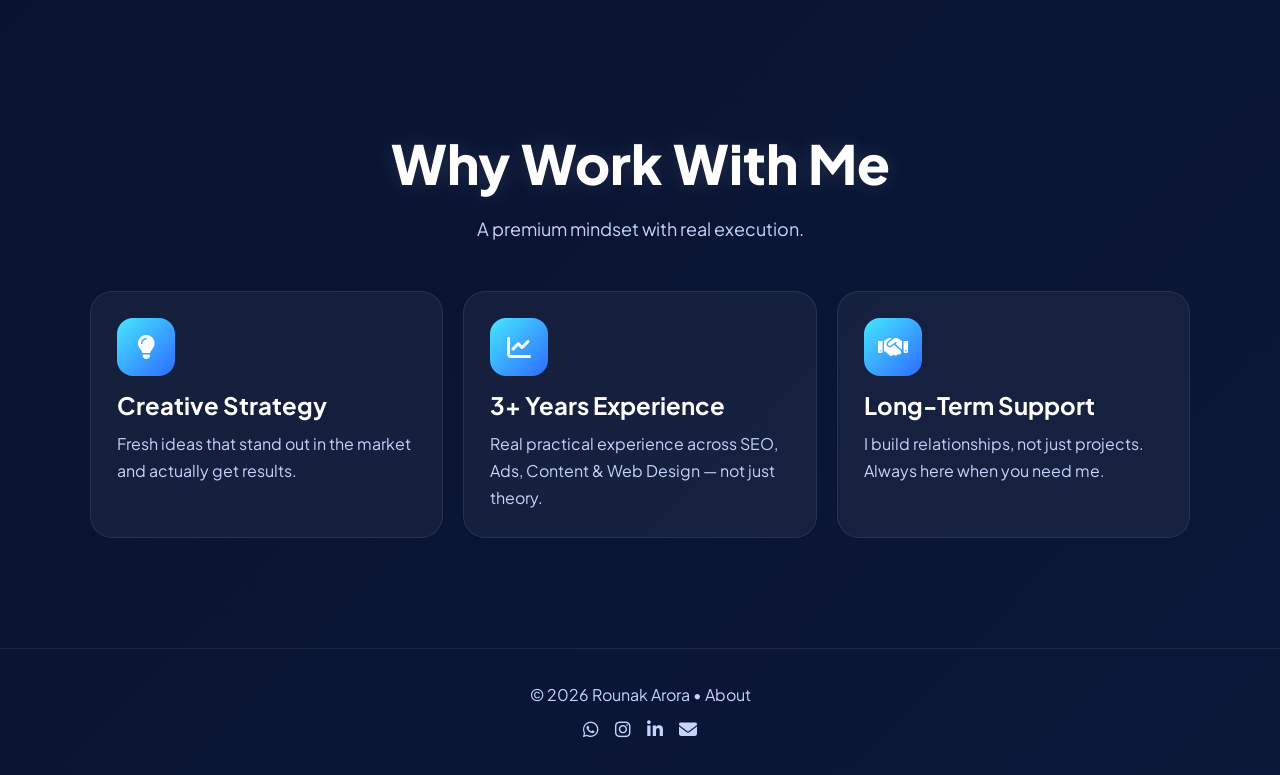
==== commit d7f61b4c: "Enhance SEO and update schema in about.html Updated meta tags for SEO and social sharing, added sche" ====
--- a/about.html
+++ b/about.html
@@ -3,33 +3,102 @@
 <head>
 <meta charset="UTF-8">
 <meta name="viewport" content="width=device-width, initial-scale=1.0">
-<title>About | Rounak Arora — Digital Growth Expert</title>
-<meta name="description" content="Rounak Arora — Jaipur-based Digital Marketer & Content Creator with 3+ years experience. Founder of Gulabi Nagari & Modi Ka Parivar.">
+
+<!-- Primary Meta Tags -->
+<title>About Rounak Arora | Digital Marketer & Content Creator in Jaipur</title>
+<meta name="title" content="About Rounak Arora | Digital Marketer in Jaipur">
+<meta name="description" content="Meet Rounak Arora — Jaipur-based Digital Marketer & Content Creator with 3+ years experience. Founder of Gulabi Nagari (30K+) & Modi Ka Parivar (75K+). BBA + MBA in Digital Marketing.">
+<meta name="keywords" content="About Rounak Arora, Digital Marketer Jaipur, Content Creator Jaipur, Gulabi Nagari Founder, Modi Ka Parivar, Instagram Growth Expert">
+<meta name="author" content="Rounak Arora">
+<meta name="robots" content="index, follow, max-image-preview:large">
+<meta name="language" content="English">
+
+<!-- Canonical URL -->
+<link rel="canonical" href="https://rounakarora.online/about.html">
+
+<!-- Geo Tags -->
+<meta name="geo.region" content="IN-RJ">
+<meta name="geo.placename" content="Jaipur">
+<meta name="geo.position" content="26.9124;75.7873">
+
+<!-- Open Graph -->
+<meta property="og:type" content="profile">
+<meta property="og:url" content="https://rounakarora.online/about.html">
 <meta property="og:title" content="About | Rounak Arora — Digital Growth Expert">
-<meta property="og:description" content="3+ years experience, Founder of 2 digital platforms, BBA + MBA in Digital Marketing.">
-<meta property="og:image" content="https://rounakarora.netlify.app/insta.jpg">
-<meta property="og:url" content="https://rounakarora.netlify.app/about.html">
-<meta property="og:type" content="website">
+<meta property="og:description" content="3+ years experience, Founder of 2 digital platforms, BBA + MBA in Digital Marketing. Based in Jaipur, serving brands across India.">
+<meta property="og:image" content="https://rounakarora.online/insta.jpg">
+<meta property="og:image:width" content="1200">
+<meta property="og:image:height" content="630">
+<meta property="og:site_name" content="Rounak Arora">
+<meta property="og:locale" content="en_IN">
+<meta property="profile:first_name" content="Rounak">
+<meta property="profile:last_name" content="Arora">
+
+<!-- Twitter Card -->
+<meta name="twitter:card" content="summary_large_image">
+<meta name="twitter:url" content="https://rounakarora.online/about.html">
+<meta name="twitter:title" content="About | Rounak Arora — Digital Growth Expert">
+<meta name="twitter:description" content="3+ years experience, Founder of 2 digital platforms, BBA + MBA in Digital Marketing.">
+<meta name="twitter:image" content="https://rounakarora.online/insta.jpg">
+
+<!-- Theme & Icons -->
 <meta name="theme-color" content="#020617">
 <link rel="icon" type="image/png" href="images/favicon.png">
-
+<link rel="apple-touch-icon" href="images/favicon.png">
+
+<!-- Performance -->
+<link rel="preconnect" href="https://cdnjs.cloudflare.com" crossorigin>
+<link rel="dns-prefetch" href="https://cdnjs.cloudflare.com">
+
+<!-- Schema: Person -->
 <script type="application/ld+json">
 {
   "@context": "https://schema.org",
   "@type": "Person",
+  "@id": "https://rounakarora.online/about.html#person",
   "name": "Rounak Arora",
+  "alternateName": "Rounak",
   "jobTitle": "Digital Growth Expert",
-  "description": "Jaipur-based Digital Marketer & Content Creator with 3+ years experience.",
-  "url": "https://rounakarora.netlify.app",
-  "image": "https://rounakarora.netlify.app/insta.jpg",
+  "description": "Jaipur-based Digital Marketer & Content Creator with 3+ years experience. Founder of Gulabi Nagari & Modi Ka Parivar.",
+  "url": "https://rounakarora.online",
+  "image": "https://rounakarora.online/insta.jpg",
+  "telephone": "+917821857020",
+  "email": "rounakarora92@gmail.com",
   "address": {
     "@type": "PostalAddress",
     "addressLocality": "Jaipur",
     "addressRegion": "Rajasthan",
     "addressCountry": "IN"
   },
-  "knowsAbout": ["Meta Ads", "Google Ads", "SEO", "Social Media Marketing", "Content Creation", "Web Design"],
-  "sameAs": ["https://www.linkedin.com/in/rounakarora"]
+  "knowsAbout": [
+    "Meta Ads", "Google Ads", "SEO", "Social Media Marketing",
+    "Content Creation", "Web Design", "Instagram Growth",
+    "Brand Collaborations", "E-Commerce Growth", "Branding"
+  ],
+  "alumniOf": [
+    {"@type": "EducationalOrganization", "name": "BBA - Bachelor of Business Administration"},
+    {"@type": "EducationalOrganization", "name": "MBA in Digital Marketing"}
+  ],
+  "worksFor": {
+    "@type": "Organization",
+    "name": "Gulabi Nagari Jaipur"
+  },
+  "sameAs": [
+    "https://www.linkedin.com/in/rounakarora",
+    "https://www.instagram.com/gulabinagarii"
+  ]
+}
+</script>
+
+<!-- Schema: Breadcrumb -->
+<script type="application/ld+json">
+{
+  "@context": "https://schema.org",
+  "@type": "BreadcrumbList",
+  "itemListElement": [
+    {"@type": "ListItem", "position": 1, "name": "Home", "item": "https://rounakarora.online/"},
+    {"@type": "ListItem", "position": 2, "name": "About", "item": "https://rounakarora.online/about.html"}
+  ]
 }
 </script>
 
@@ -214,9 +283,9 @@
   <h2 class="section-title">Certificates</h2>
   <p class="section-sub">View my learning progress and certificates.</p>
   <div class="cert-grid">
-    <img src="images/cert-1.webp" alt="Digital Marketing Certificate - Rounak Arora" loading="lazy">
-    <img src="images/cert-2.webp" alt="Google Ads Certificate - Rounak Arora" loading="lazy">
-    <img src="images/cert-3.webp" alt="SEO Certificate - Rounak Arora" loading="lazy">
+    <img src="images/cert-1.webp" alt="Digital Marketing Certificate - Rounak Arora" loading="lazy" width="400" height="280">
+    <img src="images/cert-2.webp" alt="Google Ads Certificate - Rounak Arora" loading="lazy" width="400" height="280">
+    <img src="images/cert-3.webp" alt="SEO Certificate - Rounak Arora" loading="lazy" width="400" height="280">
   </div>
   <div class="hero-actions" style="justify-content:center; margin-top: 1.5rem;">
     <a href="https://drive.google.com/drive/folders/1wGhh7GTMxfULWhV5goTDNR6jnJ4wUXcn" target="_blank" rel="noopener" class="btn">
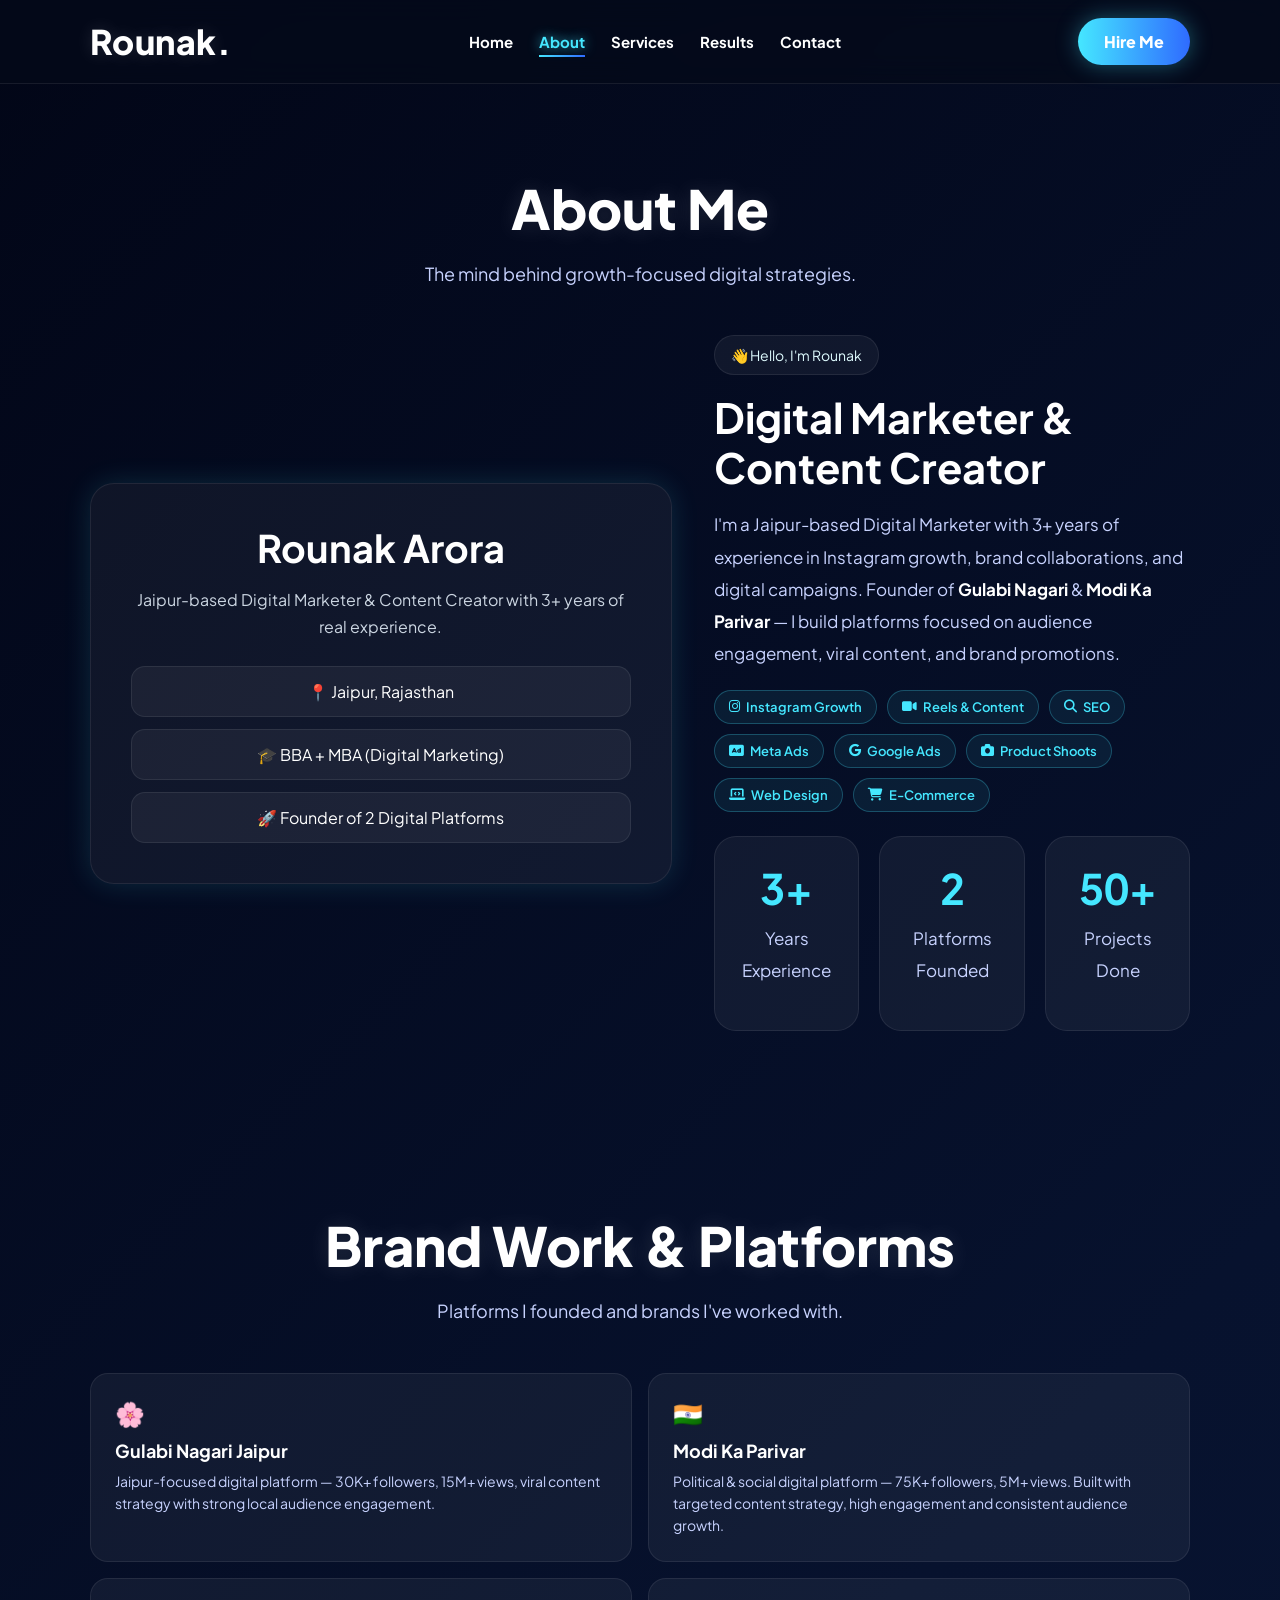
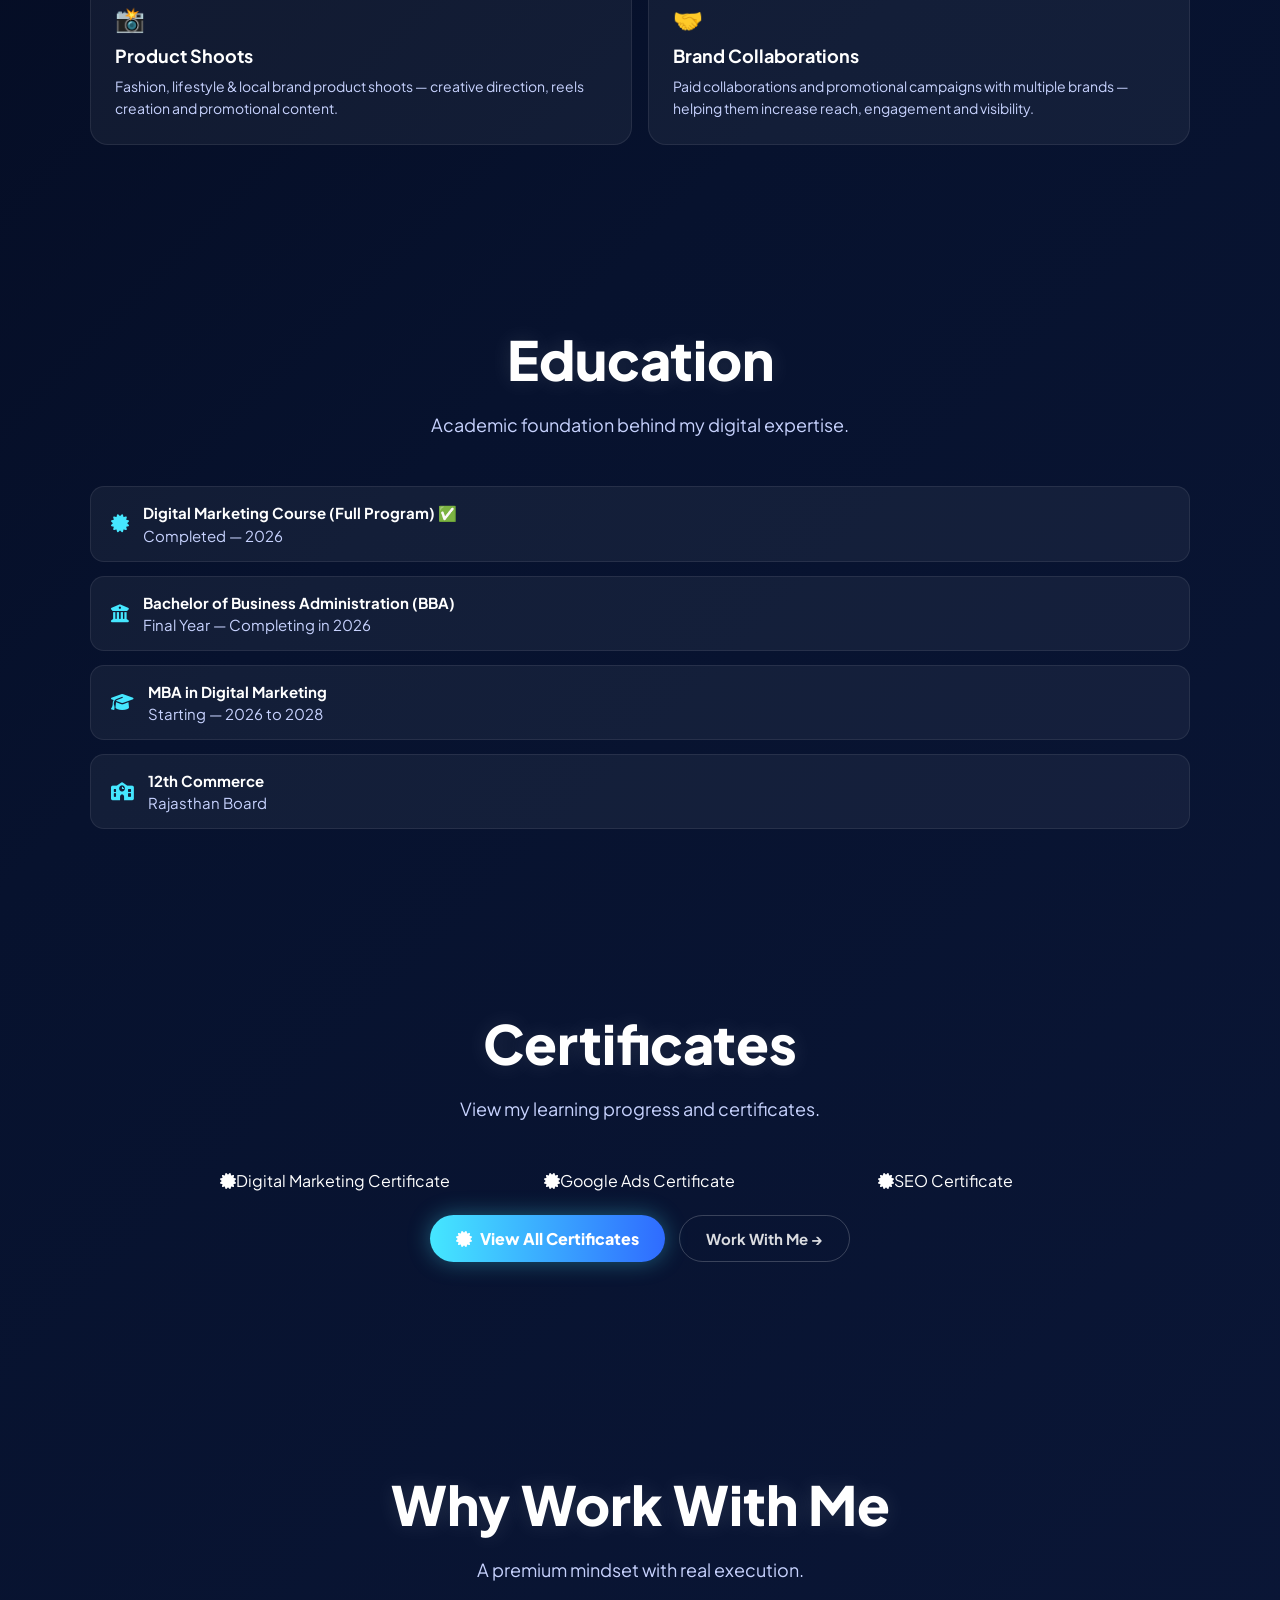
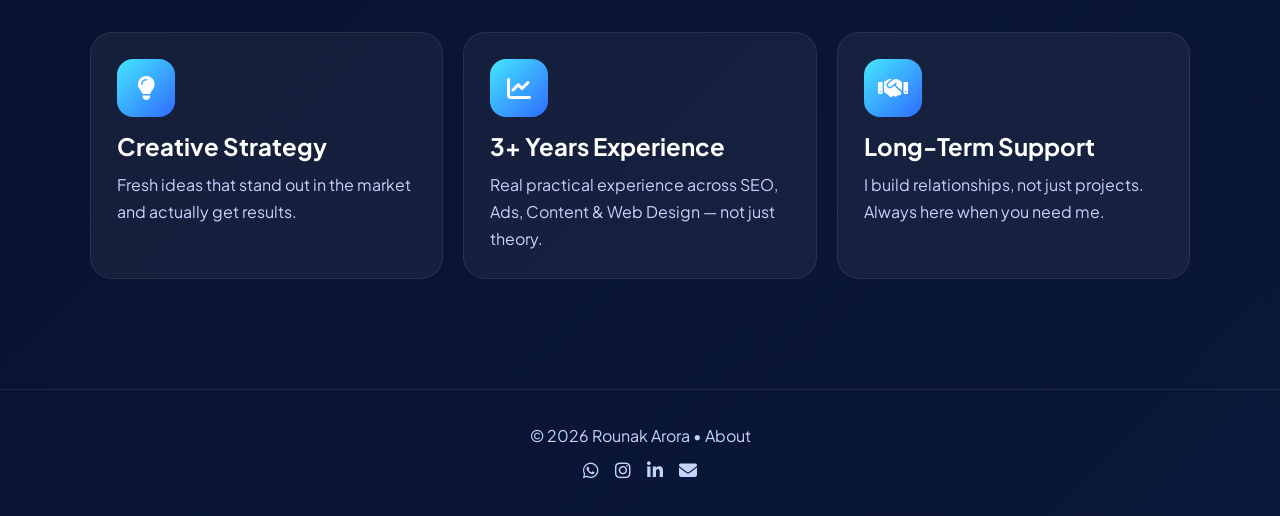
==== commit aec2a5a1: "Replace certificate images with badge elements" ====
--- a/about.html
+++ b/about.html
@@ -1,6 +1,15 @@
 <!DOCTYPE html>
 <html lang="en">
 <head>
+  <!-- Google tag (gtag.js) -->
+  <script async src="https://www.googletagmanager.com/gtag/js?id=G-XH932V2E9H"></script>
+  <script>
+    window.dataLayer = window.dataLayer || [];
+    function gtag(){dataLayer.push(arguments);}
+    gtag('js', new Date());
+    gtag('config', 'G-XH932V2E9H');
+  </script>
+
 <meta charset="UTF-8">
 <meta name="viewport" content="width=device-width, initial-scale=1.0">
 
@@ -103,8 +112,13 @@
 </script>
 
 <style>html,body{ background:#020617; }</style>
+<link rel="preconnect" href="https://fonts.googleapis.com">
+<link rel="preconnect" href="https://fonts.gstatic.com" crossorigin>
+<link rel="stylesheet" href="https://fonts.googleapis.com/css2?family=Plus+Jakarta+Sans:wght@400;600;700;800&display=swap">
+
 <link rel="stylesheet" href="style.css">
-<link rel="stylesheet" href="https://cdnjs.cloudflare.com/ajax/libs/font-awesome/6.5.0/css/all.min.css">
+<link rel="preload" href="https://cdnjs.cloudflare.com/ajax/libs/font-awesome/6.5.0/css/all.min.css" as="style" onload="this.onload=null;this.rel='stylesheet'">
+  <noscript><link rel="stylesheet" href="https://cdnjs.cloudflare.com/ajax/libs/font-awesome/6.5.0/css/all.min.css"></noscript>
 <style>
 .navbar    { z-index: 1200 !important; }
 .hamburger { z-index: 1300 !important; }
@@ -283,9 +297,9 @@
   <h2 class="section-title">Certificates</h2>
   <p class="section-sub">View my learning progress and certificates.</p>
   <div class="cert-grid">
-    <img src="images/cert-1.webp" alt="Digital Marketing Certificate - Rounak Arora" loading="lazy" width="400" height="280">
-    <img src="images/cert-2.webp" alt="Google Ads Certificate - Rounak Arora" loading="lazy" width="400" height="280">
-    <img src="images/cert-3.webp" alt="SEO Certificate - Rounak Arora" loading="lazy" width="400" height="280">
+    <div class="cert-badge"><i class="fas fa-certificate"></i><span>Digital Marketing Certificate</span></div>
+    <div class="cert-badge"><i class="fas fa-certificate"></i><span>Google Ads Certificate</span></div>
+    <div class="cert-badge"><i class="fas fa-certificate"></i><span>SEO Certificate</span></div>
   </div>
   <div class="hero-actions" style="justify-content:center; margin-top: 1.5rem;">
     <a href="https://drive.google.com/drive/folders/1wGhh7GTMxfULWhV5goTDNR6jnJ4wUXcn" target="_blank" rel="noopener" class="btn">
--- a/style.css
+++ b/style.css
@@ -1,8 +1,6 @@
 /* ===================================
-   STYLE.CSS — FINAL VERSION
+   STYLE.CSS — FINAL VERSION (SPEED OPTIMIZED)
 =================================== */
-
-@import url('https://fonts.googleapis.com/css2?family=Plus+Jakarta+Sans:wght@400;500;600;700;800;900&display=swap');
 
 /* RESET */
 * {
@@ -38,12 +36,13 @@
 body::after {
   content: "";
   position: fixed;
-  width: 320px;
-  height: 320px;
+  width: 280px;
+  height: 280px;
   border-radius: 50%;
-  filter: blur(100px);
-  opacity: .35;
+  filter: blur(80px);
+  opacity: .3;
   z-index: -1;
+  transform: translateZ(0);
 }
 body::before { top: 50px; left: -120px; background: var(--cyan); }
 body::after  { right: -120px; bottom: 60px; background: var(--blue); }
@@ -59,6 +58,13 @@
 
 a { color: inherit; }
 
+/* JS-injected styles (ab CSS mein) */
+.hidden { opacity: 0; transform: translateY(36px); transition: opacity .7s ease, transform .7s ease; }
+.show { opacity: 1; transform: translateY(0); }
+.card-hidden { opacity: 0; transition: opacity .5s ease; }
+.card-show { opacity: 1; }
+input.error, textarea.error { border-color: rgba(255, 80, 80, 0.6) !important; }
+
 /* ── NAVBAR ── */
 .navbar {
   position: sticky;
@@ -71,6 +77,7 @@
   padding: 18px 7%;
   background: rgba(5,10,25,.72);
   backdrop-filter: blur(14px);
+  -webkit-backdrop-filter: blur(14px);
   border-bottom: 1px solid var(--line);
 }
 
@@ -95,7 +102,7 @@
   font-size: 15px;
   font-weight: 700;
   color: #fff;
-  transition: .3s ease;
+  transition: color .3s ease, text-shadow .3s ease;
   position: relative;
   white-space: nowrap;
 }
@@ -112,7 +119,7 @@
   left: 0; bottom: -6px;
   width: 0%; height: 2px;
   background: linear-gradient(90deg, var(--cyan), var(--blue));
-  transition: .3s;
+  transition: width .3s ease;
 }
 .nav-links a:hover::after,
 .nav-links a.active::after { width: 100%; }
@@ -135,7 +142,7 @@
   height: 2px;
   background: #fff;
   border-radius: 2px;
-  transition: all 0.3s ease;
+  transition: transform 0.3s ease, opacity 0.3s ease;
 }
 .hamburger:hover { transform: none; box-shadow: none; }
 .hamburger.open span:nth-child(1) { transform: translateY(7px) rotate(45deg); }
@@ -159,13 +166,16 @@
   cursor: pointer;
   background: linear-gradient(90deg, var(--cyan), var(--blue));
   box-shadow: 0 0 22px rgba(69,231,255,.35);
-  transition: .3s ease;
+  transition: transform .3s ease, box-shadow .3s ease;
   font-family: inherit;
 }
-.btn:hover,
-.hire-btn:hover {
-  transform: translateY(-3px) scale(1.02);
-  box-shadow: 0 0 32px rgba(69,231,255,.55);
+
+@media (hover: hover) {
+  .btn:hover,
+  .hire-btn:hover {
+    transform: translateY(-3px) scale(1.02);
+    box-shadow: 0 0 32px rgba(69,231,255,.55);
+  }
 }
 
 .btn-ghost {
@@ -179,17 +189,20 @@
   font-size: 15px;
   font-weight: 700;
   text-decoration: none;
-  transition: .3s ease;
+  transition: transform .3s ease, border-color .3s ease, color .3s ease, box-shadow .3s ease;
   font-family: inherit;
   cursor: pointer;
   background: transparent;
   box-shadow: none;
 }
-.btn-ghost:hover {
-  border-color: var(--cyan);
-  color: var(--cyan);
-  transform: translateY(-3px);
-  box-shadow: 0 0 18px rgba(69,231,255,.2);
+
+@media (hover: hover) {
+  .btn-ghost:hover {
+    border-color: var(--cyan);
+    color: var(--cyan);
+    transform: translateY(-3px);
+    box-shadow: 0 0 18px rgba(69,231,255,.2);
+  }
 }
 
 /* ── SECTIONS ── */
@@ -319,9 +332,13 @@
   border-radius: 22px;
   padding: 24px;
   text-align: center;
-  transition: .35s;
-}
-.stat:hover { transform: translateY(-8px); box-shadow: 0 0 26px rgba(69,231,255,.18); }
+  transition: transform .35s ease, box-shadow .35s ease;
+}
+
+@media (hover: hover) {
+  .stat:hover { transform: translateY(-8px); box-shadow: 0 0 26px rgba(69,231,255,.18); }
+}
+
 .stat h3 { font-size: 42px; color: var(--cyan); margin-bottom: 8px; font-variant-numeric: tabular-nums; }
 .stat p  { color: var(--text); font-size: 16px; }
 
@@ -359,12 +376,15 @@
   border: 1px solid var(--line);
   border-radius: 22px;
   padding: 26px;
-  transition: .35s;
+  transition: transform .35s ease, box-shadow .35s ease;
   display: flex;
   flex-direction: column;
 }
-.card:hover,
-.result-box:hover { transform: translateY(-8px); box-shadow: 0 0 26px rgba(69,231,255,.18); }
+
+@media (hover: hover) {
+  .card:hover,
+  .result-box:hover { transform: translateY(-8px); box-shadow: 0 0 26px rgba(69,231,255,.18); }
+}
 
 .icon {
   width: 58px; height: 58px;
@@ -445,9 +465,13 @@
   display: flex;
   flex-direction: column;
   gap: 1rem;
-  transition: .35s;
-}
-.t-card:hover { transform: translateY(-6px); box-shadow: 0 0 26px rgba(69,231,255,.15); border-color: rgba(69,231,255,.2); }
+  transition: transform .35s ease, box-shadow .35s ease, border-color .35s ease;
+}
+
+@media (hover: hover) {
+  .t-card:hover { transform: translateY(-6px); box-shadow: 0 0 26px rgba(69,231,255,.15); border-color: rgba(69,231,255,.2); }
+}
+
 .t-stars { color: #f5a623; font-size: 14px; letter-spacing: 2px; }
 .t-text  { font-size: 14px; color: var(--text); line-height: 1.75; flex: 1; }
 .t-author { display: flex; align-items: center; gap: 10px; }
@@ -506,11 +530,14 @@
   width: 100%;
   border-radius: 14px;
   border: 1px solid var(--line);
-  transition: .35s;
-}
-.cert-grid img:hover {
-  transform: scale(1.03);
-  box-shadow: 0 0 20px rgba(69,231,255,.15);
+  transition: transform .35s ease, box-shadow .35s ease;
+}
+
+@media (hover: hover) {
+  .cert-grid img:hover {
+    transform: scale(1.03);
+    box-shadow: 0 0 20px rgba(69,231,255,.15);
+  }
 }
 
 /* ── WHATSAPP FLOAT ── */
@@ -578,6 +605,7 @@
   bottom: 0; left: 0; right: 0;
   background: rgba(2,6,23,0.96);
   backdrop-filter: blur(12px);
+  -webkit-backdrop-filter: blur(12px);
   border-top: 1px solid var(--line);
   padding: 0.9rem 1.5rem;
   align-items: center;
@@ -620,6 +648,16 @@
    MOBILE — max 768px
 ════════════════════════ */
 @media (max-width: 768px) {
+  /* MOBILE PERFORMANCE FIXES */
+  canvas { display: none; }
+  body::before, body::after { display: none; }
+  
+  .navbar {
+    background: rgba(5, 10, 25, 0.95);
+    backdrop-filter: none;
+    -webkit-backdrop-filter: none;
+  }
+
   .hamburger { display: flex; z-index: 1200; }
   .nav-links { display: none; }
 
@@ -630,9 +668,7 @@
     top: 0; right: 0;
     width: min(82vw, 340px);
     height: 100vh;
-    background: rgba(2, 6, 23, 0.96);
-    -webkit-backdrop-filter: blur(18px);
-    backdrop-filter: blur(18px);
+    background: rgba(2, 6, 23, 0.98);
     border-left: 1px solid rgba(255,255,255,0.08);
     padding: 70px 24px 40px;
     gap: 14px;
@@ -654,7 +690,7 @@
     color: #ffffff !important;
     background: rgba(255,255,255,0.03);
     border: 1px solid rgba(255,255,255,0.05);
-    transition: all .25s ease;
+    transition: transform .25s ease, color .25s ease, background .25s ease;
     opacity: 1 !important; visibility: visible !important;
     letter-spacing: .3px;
   }
@@ -668,18 +704,17 @@
   }
   .nav-links.open a::after { display: none; }
 
-  .hamburger.open span:nth-child(1) { transform: translateY(7px) rotate(45deg); }
-  .hamburger.open span:nth-child(2) { opacity: 0; }
-  .hamburger.open span:nth-child(3) { transform: translateY(-7px) rotate(-45deg); }
-
   .hire-btn { display: none; }
 
   .sticky-cta {
     display: flex;
+    backdrop-filter: none;
+    -webkit-backdrop-filter: none;
+    background: rgba(2, 6, 23, 0.98);
     padding: 0.9rem 1.2rem calc(0.9rem + env(safe-area-inset-bottom));
   }
   footer { padding-bottom: 5.5rem; }
-  .navbar { padding: 18px 20px; -webkit-backdrop-filter: blur(14px); }
+  .navbar { padding: 18px 20px; }
   .logo { font-size: 28px; }
   section { padding: 75px 20px; }
 
@@ -705,9 +740,7 @@
   .section-sub { font-size: 16px; }
 
   .stats, .grid, .t-grid { grid-template-columns: 1fr; gap: 18px; }
-  .stat, .card, .result-box, .t-card {
-    padding: 22px; will-change: transform; transform: translateZ(0);
-  }
+  .stat, .card, .result-box, .t-card { padding: 22px; }
   .stat h3, .result-box h2 { font-size: 36px; }
 
   input, textarea { font-size: 15px; }
@@ -724,7 +757,6 @@
   .cert-grid { grid-template-columns: 1fr; }
   .insta-stats { gap: 12px; }
 
-  body::before, body::after { filter: blur(70px); opacity: .22; }
   img { max-width: 100%; height: auto; }
   .btn:active, .btn-ghost:active { transform: scale(.98); }
 }
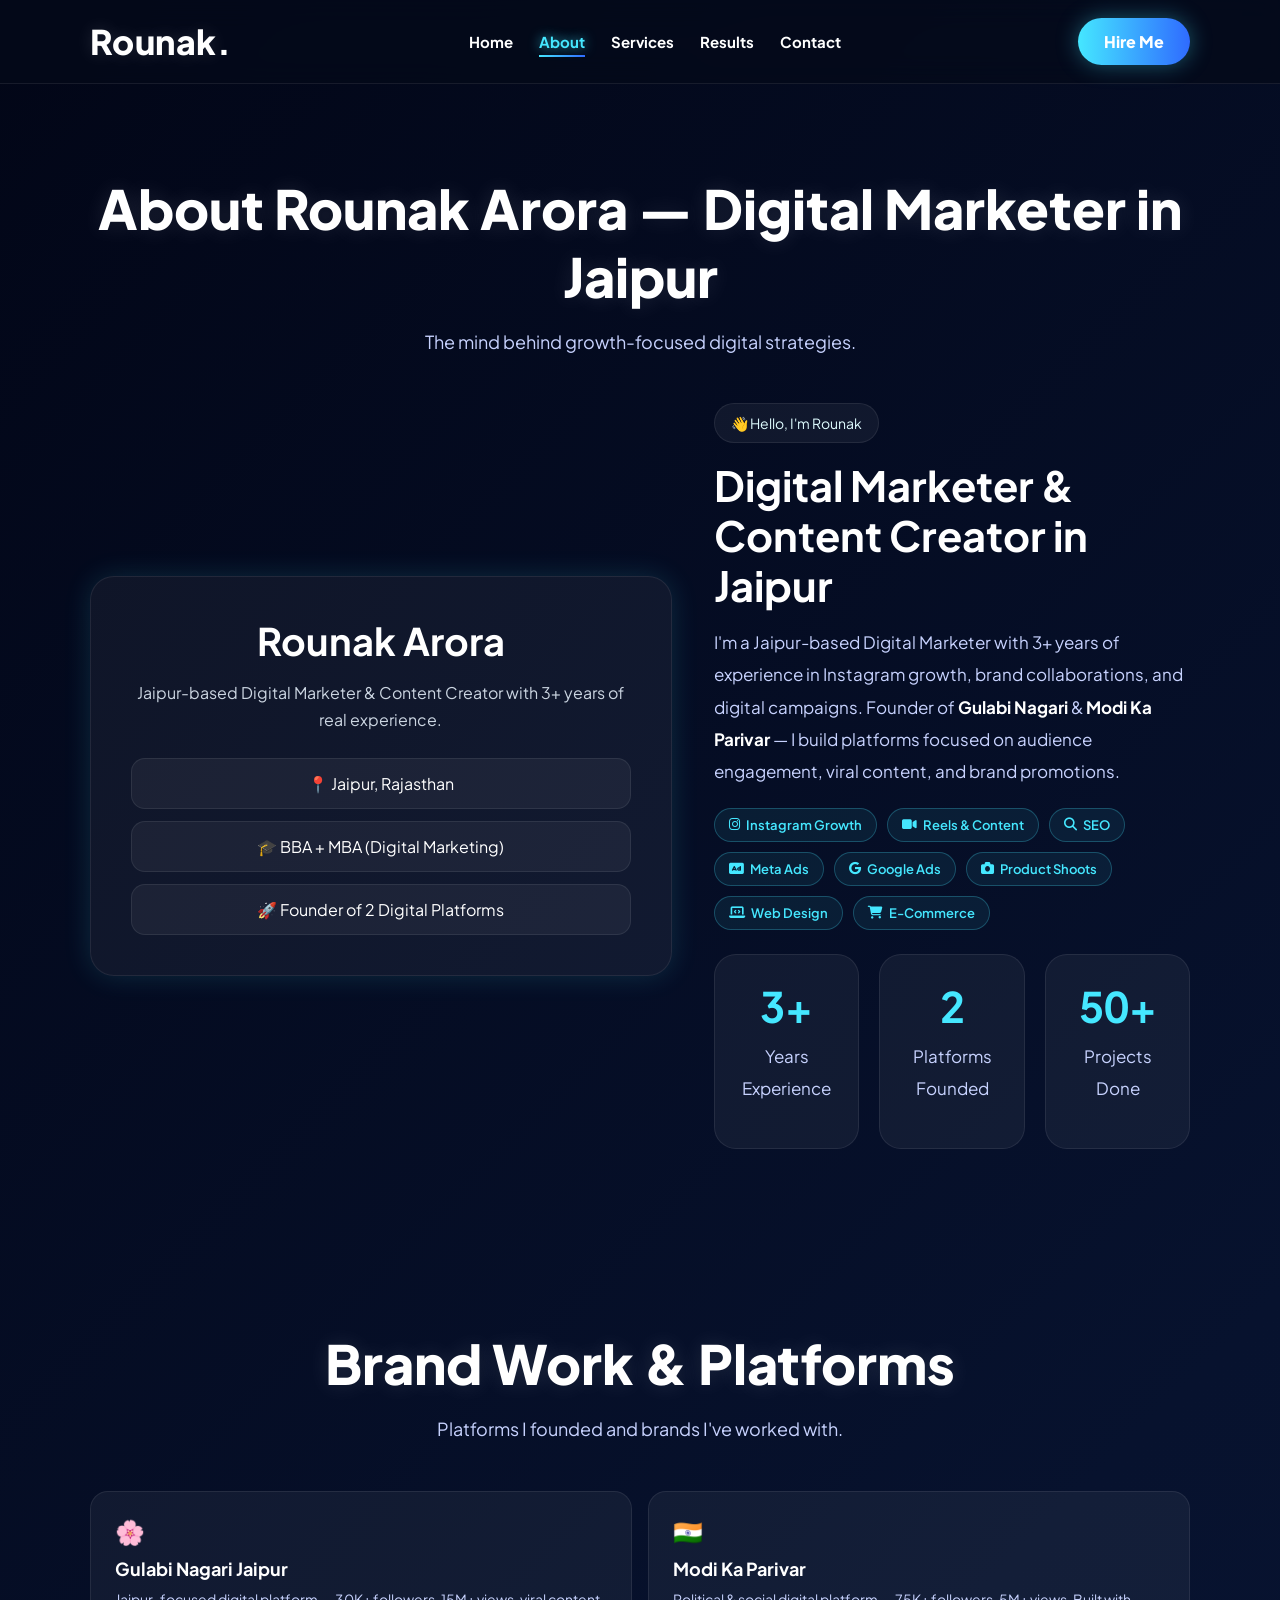
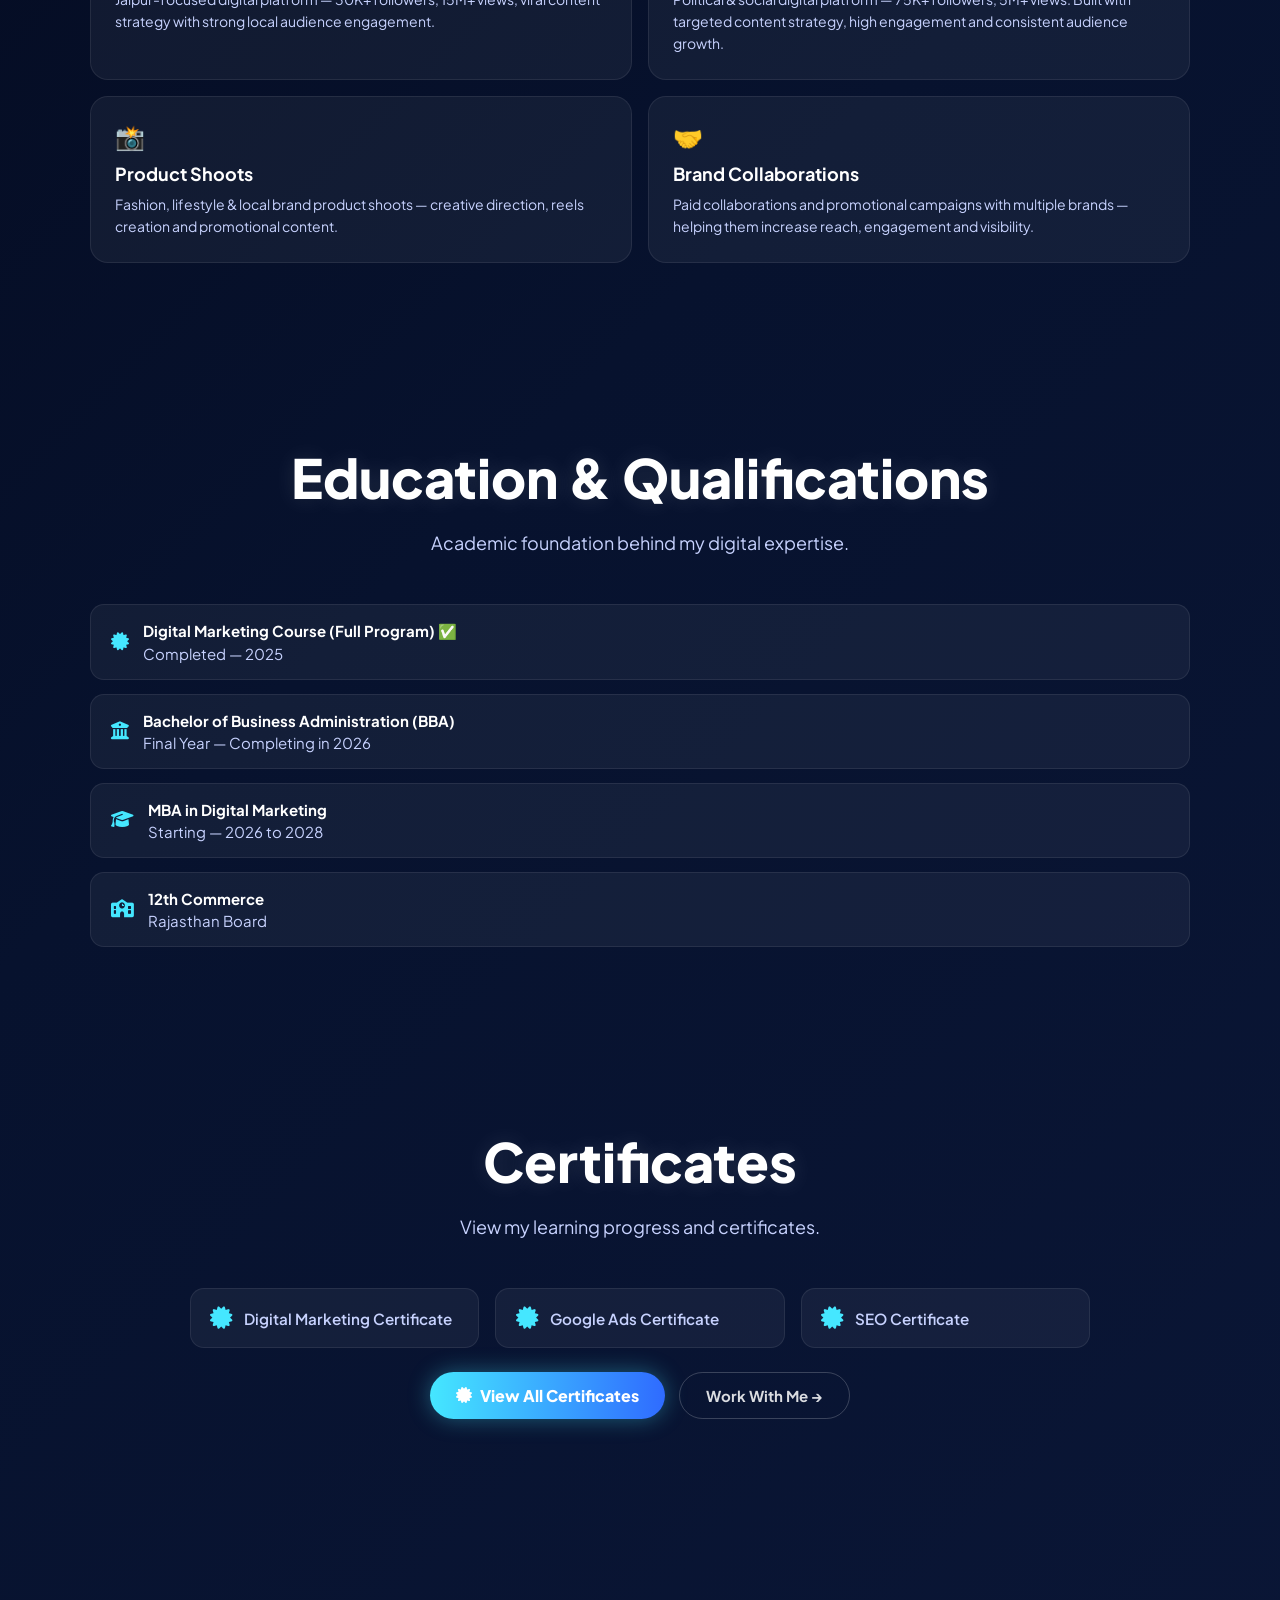
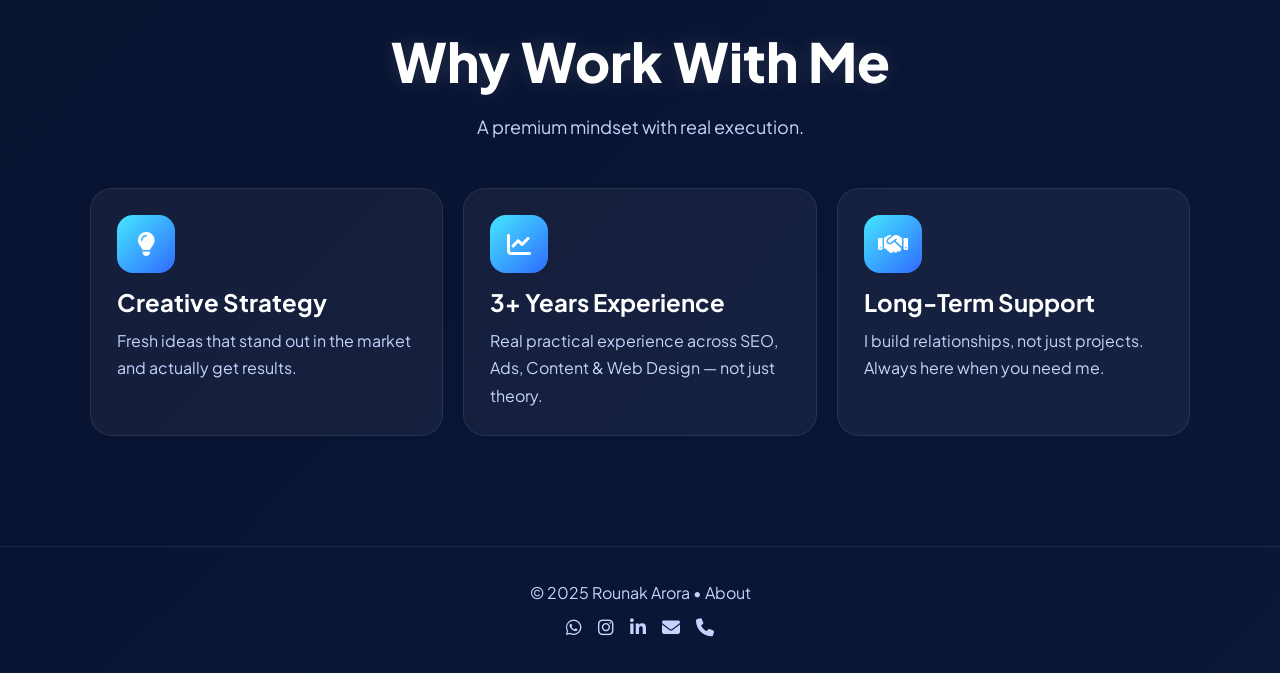
==== commit 16711911: "Refactor SEO meta tags and links in about.html Updated meta tags and links for SEO and consistency. " ====
--- a/about.html
+++ b/about.html
@@ -16,24 +16,25 @@
 <!-- Primary Meta Tags -->
 <title>About Rounak Arora | Digital Marketer & Content Creator in Jaipur</title>
 <meta name="title" content="About Rounak Arora | Digital Marketer in Jaipur">
-<meta name="description" content="Meet Rounak Arora — Jaipur-based Digital Marketer & Content Creator with 3+ years experience. Founder of Gulabi Nagari (30K+) & Modi Ka Parivar (75K+). BBA + MBA in Digital Marketing.">
-<meta name="keywords" content="About Rounak Arora, Digital Marketer Jaipur, Content Creator Jaipur, Gulabi Nagari Founder, Modi Ka Parivar, Instagram Growth Expert">
+<meta name="description" content="Meet Rounak Arora — Jaipur's leading Digital Marketer with 3+ years experience. Founder of Gulabi Nagari (30K+) & Modi Ka Parivar (75K+). Expert in SEO, Ads & Growth.">
+<meta name="keywords" content="about rounak arora, digital marketer jaipur, content creator jaipur, gulabi nagari founder, modi ka parivar, instagram growth expert jaipur">
 <meta name="author" content="Rounak Arora">
-<meta name="robots" content="index, follow, max-image-preview:large">
+<meta name="robots" content="index, follow, max-image-preview:large, max-snippet:-1, max-video-preview:-1">
 <meta name="language" content="English">
 
-<!-- Canonical URL -->
-<link rel="canonical" href="https://rounakarora.online/about.html">
+<!-- Canonical URL (FIXED: clean URL) -->
+<link rel="canonical" href="https://rounakarora.online/about">
 
 <!-- Geo Tags -->
 <meta name="geo.region" content="IN-RJ">
 <meta name="geo.placename" content="Jaipur">
 <meta name="geo.position" content="26.9124;75.7873">
-
-<!-- Open Graph -->
+<meta name="ICBM" content="26.9124, 75.7873">
+
+<!-- Open Graph (FIXED: clean URL) -->
 <meta property="og:type" content="profile">
-<meta property="og:url" content="https://rounakarora.online/about.html">
-<meta property="og:title" content="About | Rounak Arora — Digital Growth Expert">
+<meta property="og:url" content="https://rounakarora.online/about">
+<meta property="og:title" content="About | Rounak Arora — Digital Growth Expert in Jaipur">
 <meta property="og:description" content="3+ years experience, Founder of 2 digital platforms, BBA + MBA in Digital Marketing. Based in Jaipur, serving brands across India.">
 <meta property="og:image" content="https://rounakarora.online/insta.jpg">
 <meta property="og:image:width" content="1200">
@@ -43,28 +44,29 @@
 <meta property="profile:first_name" content="Rounak">
 <meta property="profile:last_name" content="Arora">
 
-<!-- Twitter Card -->
+<!-- Twitter Card (FIXED: clean URL) -->
 <meta name="twitter:card" content="summary_large_image">
-<meta name="twitter:url" content="https://rounakarora.online/about.html">
+<meta name="twitter:url" content="https://rounakarora.online/about">
 <meta name="twitter:title" content="About | Rounak Arora — Digital Growth Expert">
 <meta name="twitter:description" content="3+ years experience, Founder of 2 digital platforms, BBA + MBA in Digital Marketing.">
 <meta name="twitter:image" content="https://rounakarora.online/insta.jpg">
 
-<!-- Theme & Icons -->
+<!-- Theme & Icons (FIXED: correct path) -->
 <meta name="theme-color" content="#020617">
-<link rel="icon" type="image/png" href="images/favicon.png">
-<link rel="apple-touch-icon" href="images/favicon.png">
+<link rel="icon" type="image/jpeg" href="/insta.jpg">
+<link rel="apple-touch-icon" href="/insta.jpg">
 
 <!-- Performance -->
 <link rel="preconnect" href="https://cdnjs.cloudflare.com" crossorigin>
 <link rel="dns-prefetch" href="https://cdnjs.cloudflare.com">
-
-<!-- Schema: Person -->
+<link rel="dns-prefetch" href="https://wa.me">
+
+<!-- Schema: Person (FIXED: clean URL) -->
 <script type="application/ld+json">
 {
   "@context": "https://schema.org",
   "@type": "Person",
-  "@id": "https://rounakarora.online/about.html#person",
+  "@id": "https://rounakarora.online/about#person",
   "name": "Rounak Arora",
   "alternateName": "Rounak",
   "jobTitle": "Digital Growth Expert",
@@ -99,15 +101,30 @@
 }
 </script>
 
-<!-- Schema: Breadcrumb -->
+<!-- Schema: Breadcrumb (FIXED: clean URL) -->
 <script type="application/ld+json">
 {
   "@context": "https://schema.org",
   "@type": "BreadcrumbList",
   "itemListElement": [
     {"@type": "ListItem", "position": 1, "name": "Home", "item": "https://rounakarora.online/"},
-    {"@type": "ListItem", "position": 2, "name": "About", "item": "https://rounakarora.online/about.html"}
+    {"@type": "ListItem", "position": 2, "name": "About", "item": "https://rounakarora.online/about"}
   ]
+}
+</script>
+
+<!-- Schema: AboutPage (NEW) -->
+<script type="application/ld+json">
+{
+  "@context": "https://schema.org",
+  "@type": "AboutPage",
+  "url": "https://rounakarora.online/about",
+  "name": "About Rounak Arora",
+  "description": "Learn about Rounak Arora, a leading Digital Marketer in Jaipur with 3+ years of experience.",
+  "inLanguage": "en-IN",
+  "mainEntity": {
+    "@id": "https://rounakarora.online/about#person"
+  }
 }
 </script>
 
@@ -204,18 +221,18 @@
     <span></span><span></span><span></span>
   </button>
   <nav class="nav-links" id="navLinks">
-    <a href="index.html">Home</a>
-    <a href="about.html" class="active">About</a>
-    <a href="services.html">Services</a>
-    <a href="results.html">Results</a>
-    <a href="contact.html">Contact</a>
+    <a href="/">Home</a>
+    <a href="/about" class="active">About</a>
+    <a href="/services">Services</a>
+    <a href="/results">Results</a>
+    <a href="/contact">Contact</a>
   </nav>
-  <a href="contact.html" class="hire-btn">Hire Me</a>
+  <a href="/contact" class="hire-btn">Hire Me</a>
 </header>
 
 <section>
   <div class="glow one"></div>
-  <h1 class="section-title">About Me</h1>
+  <h1 class="section-title">About Rounak Arora — Digital Marketer in Jaipur</h1>
   <p class="section-sub">The mind behind growth-focused digital strategies.</p>
   <div class="hero-wrap">
     <div class="hero-card profile-box">
@@ -229,7 +246,7 @@
     </div>
     <div class="about-bio">
       <div class="badge">👋 Hello, I'm Rounak</div>
-      <h2>Digital Marketer & Content Creator</h2>
+      <h2>Digital Marketer & Content Creator in Jaipur</h2>
       <p>
         I'm a Jaipur-based Digital Marketer with 3+ years of experience in Instagram growth,
         brand collaborations, and digital campaigns. Founder of <strong style="color:#fff">Gulabi Nagari</strong>
@@ -283,10 +300,10 @@
 </section>
 
 <section>
-  <h2 class="section-title">Education</h2>
+  <h2 class="section-title">Education & Qualifications</h2>
   <p class="section-sub">Academic foundation behind my digital expertise.</p>
   <ul class="edu-list">
-    <li><i class="fas fa-certificate"></i><div><strong>Digital Marketing Course (Full Program) ✅</strong>Completed — 2026</div></li>
+    <li><i class="fas fa-certificate"></i><div><strong>Digital Marketing Course (Full Program) ✅</strong>Completed — 2025</div></li>
     <li><i class="fas fa-university"></i><div><strong>Bachelor of Business Administration (BBA)</strong>Final Year — Completing in 2026</div></li>
     <li><i class="fas fa-graduation-cap"></i><div><strong>MBA in Digital Marketing</strong>Starting — 2026 to 2028</div></li>
     <li><i class="fas fa-school"></i><div><strong>12th Commerce</strong>Rajasthan Board</div></li>
@@ -305,7 +322,7 @@
     <a href="https://drive.google.com/drive/folders/1wGhh7GTMxfULWhV5goTDNR6jnJ4wUXcn" target="_blank" rel="noopener" class="btn">
       <i class="fas fa-certificate"></i> View All Certificates
     </a>
-    <a href="contact.html" class="btn-ghost">Work With Me →</a>
+    <a href="/contact" class="btn-ghost">Work With Me →</a>
   </div>
 </section>
 
@@ -320,20 +337,21 @@
 </section>
 
 <footer>
-  <p>©️ 2026 Rounak Arora • About</p>
+  <p>© 2025 Rounak Arora • About</p>
   <div class="footer-socials">
     <a href="https://wa.me/917821857020" target="_blank" rel="noopener" aria-label="WhatsApp"><i class="fab fa-whatsapp"></i></a>
     <a href="https://www.instagram.com/gulabinagarii" target="_blank" rel="noopener" aria-label="Instagram"><i class="fab fa-instagram"></i></a>
     <a href="https://www.linkedin.com/in/rounakarora" target="_blank" rel="noopener" aria-label="LinkedIn"><i class="fab fa-linkedin-in"></i></a>
     <a href="mailto:rounakarora92@gmail.com" aria-label="Email"><i class="fas fa-envelope"></i></a>
+    <a href="tel:+917821857020" aria-label="Call"><i class="fas fa-phone"></i></a>
   </div>
 </footer>
 
 <div class="sticky-cta">
   <span>Let's build something great 🚀</span>
-  <a href="contact.html">Hire Me</a>
+  <a href="/contact">Hire Me</a>
 </div>
 
-<script src="script.js"></script>
+<script src="script.js" defer></script>
 </body>
 </html>
--- a/style.css
+++ b/style.css
@@ -535,6 +535,33 @@
 
 @media (hover: hover) {
   .cert-grid img:hover {
+    transform: scale(1.03);
+    box-shadow: 0 0 20px rgba(69,231,255,.15);
+  }
+}
+
+.cert-badge {
+  display: flex;
+  align-items: center;
+  gap: 12px;
+  padding: 1.1rem 1.2rem;
+  border-radius: 14px;
+  border: 1px solid var(--line);
+  background: var(--glass);
+  transition: transform .35s ease, box-shadow .35s ease;
+}
+.cert-badge i {
+  font-size: 1.4rem;
+  color: var(--cyan);
+  flex-shrink: 0;
+}
+.cert-badge span {
+  font-weight: 600;
+  font-size: .95rem;
+  color: var(--text);
+}
+@media (hover: hover) {
+  .cert-badge:hover {
     transform: scale(1.03);
     box-shadow: 0 0 20px rgba(69,231,255,.15);
   }
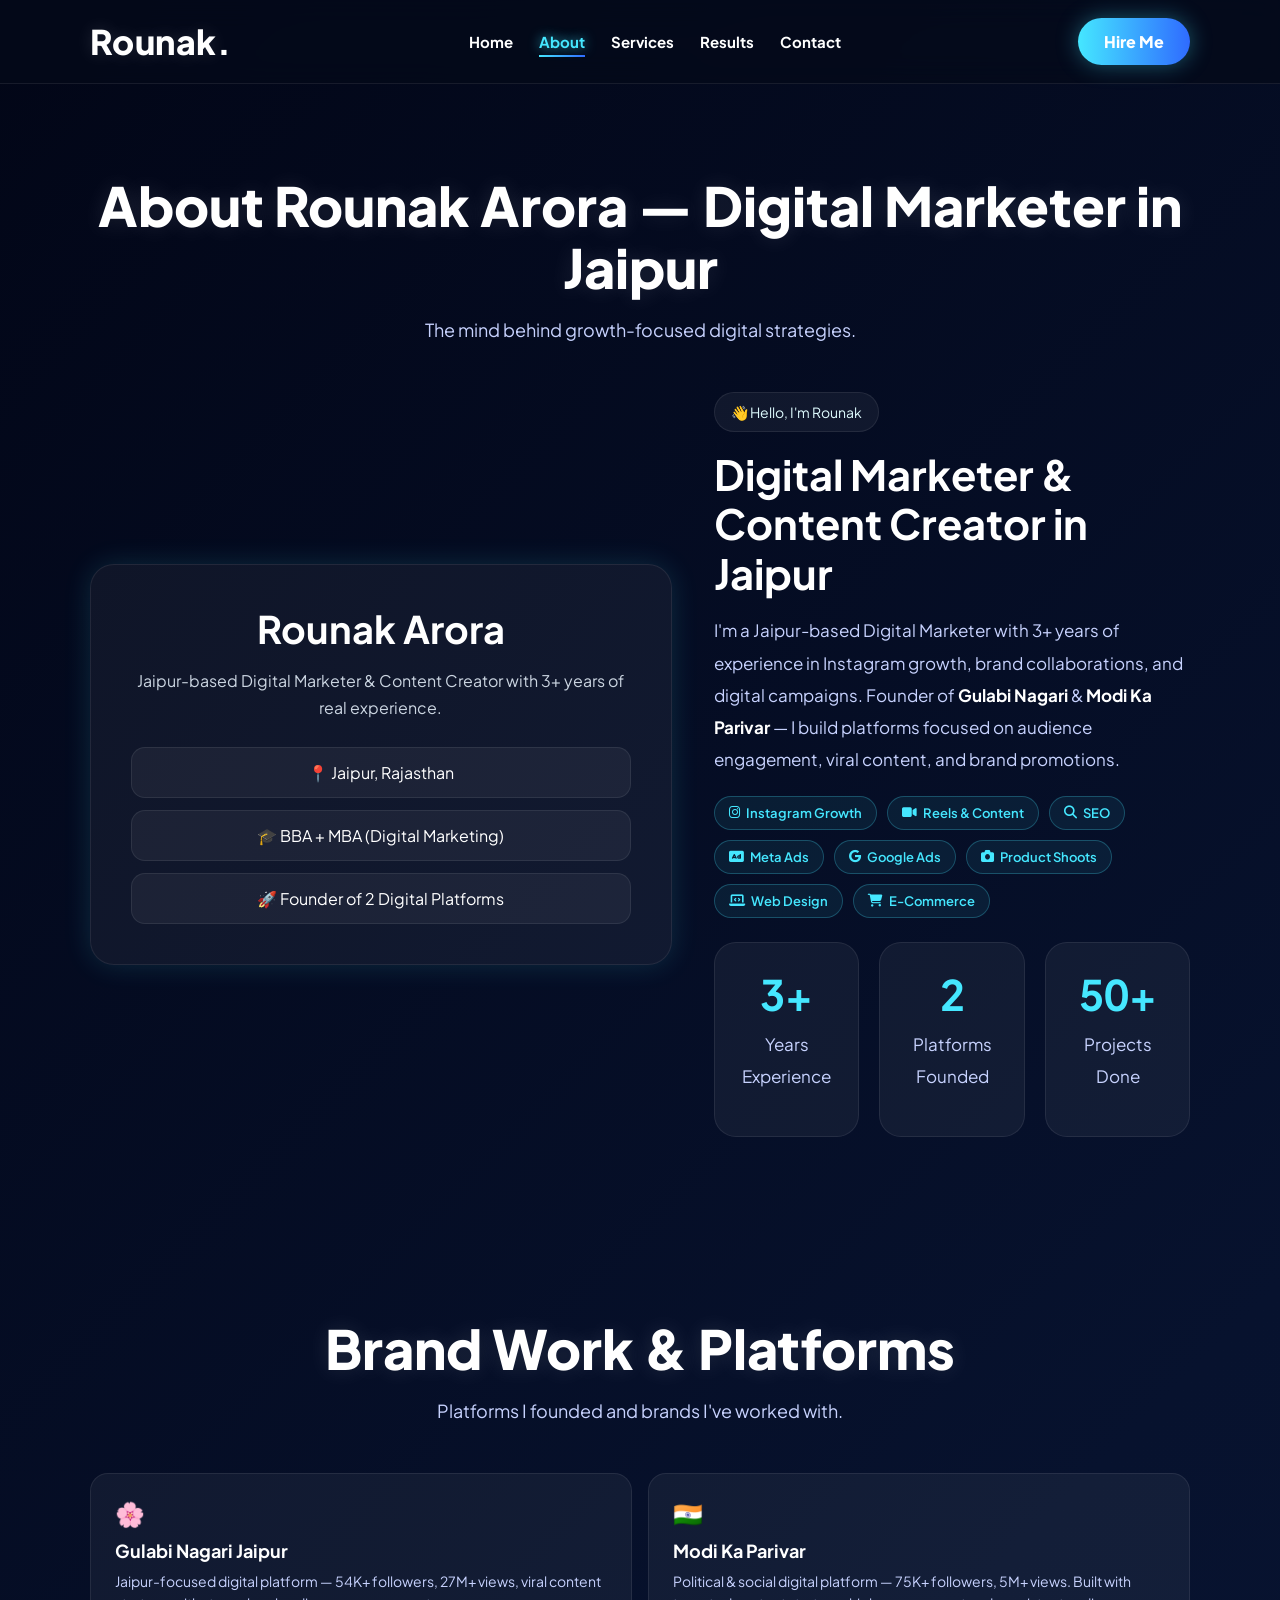
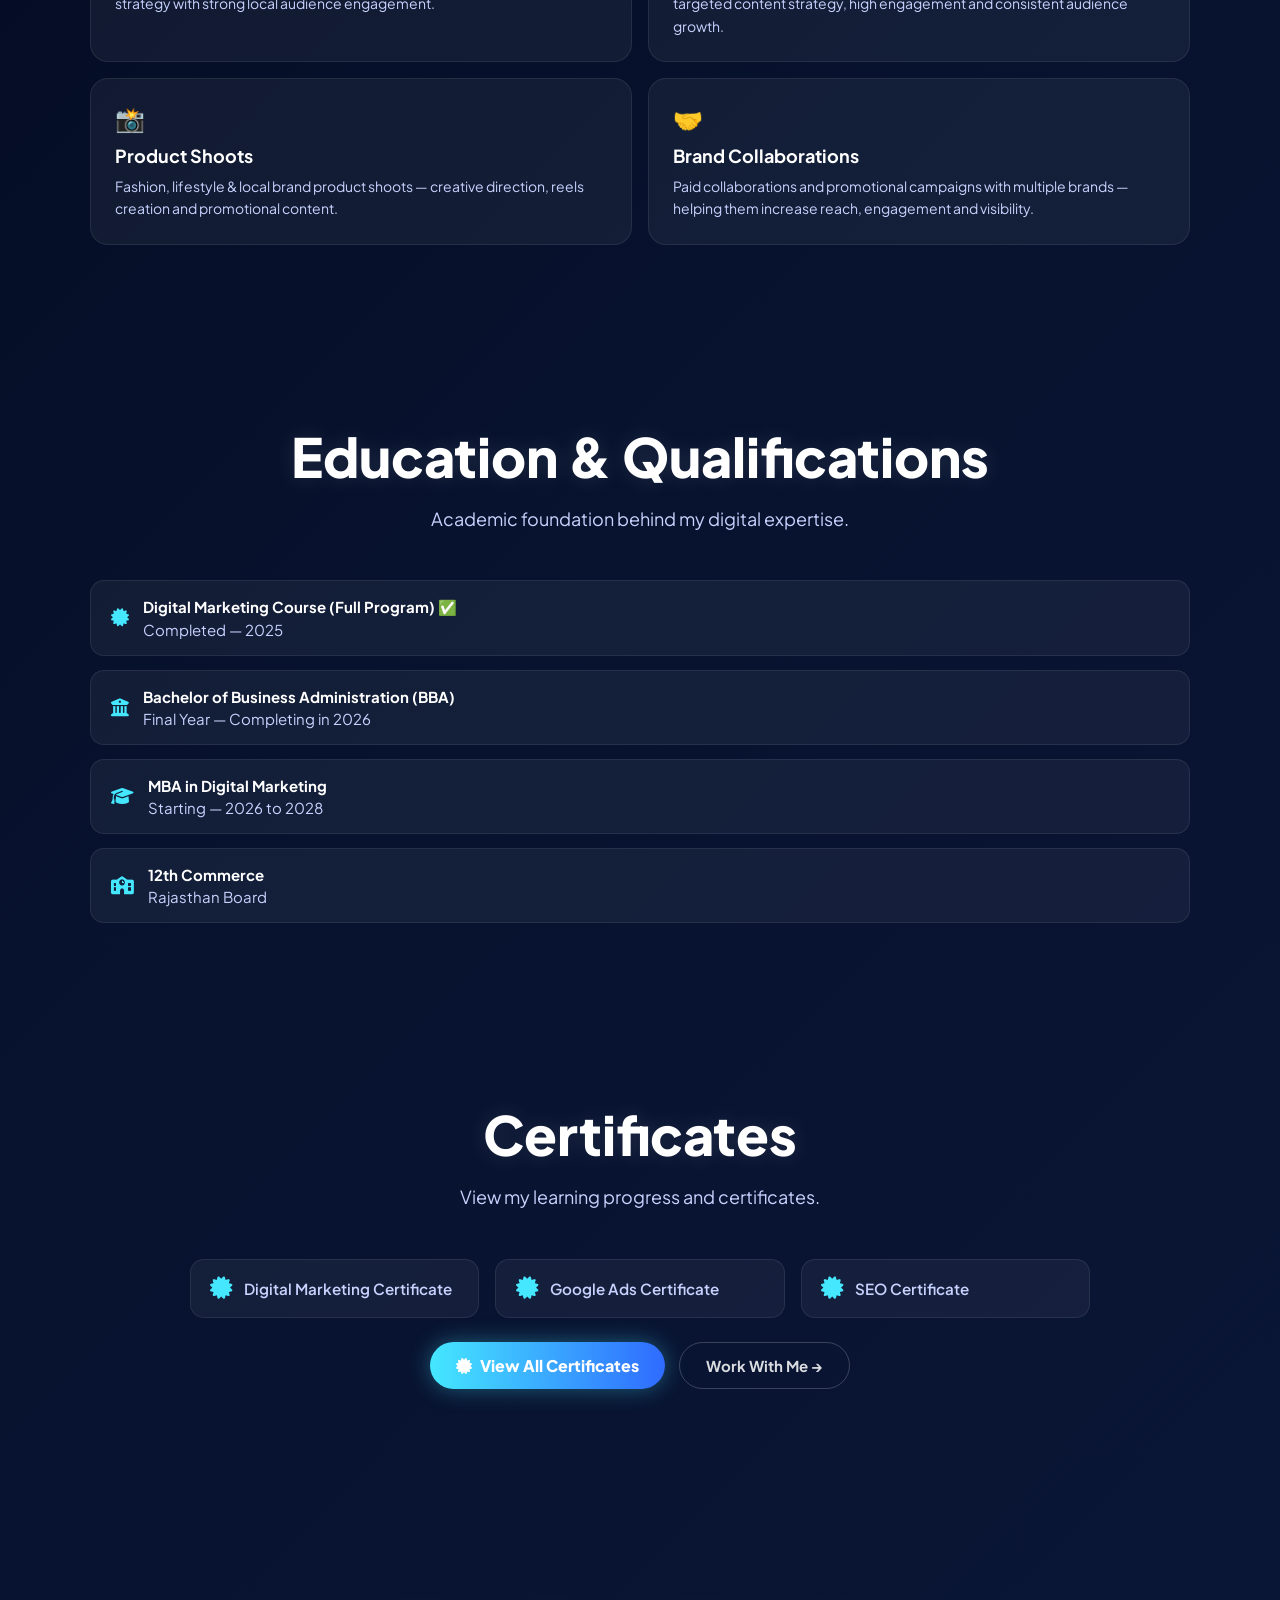
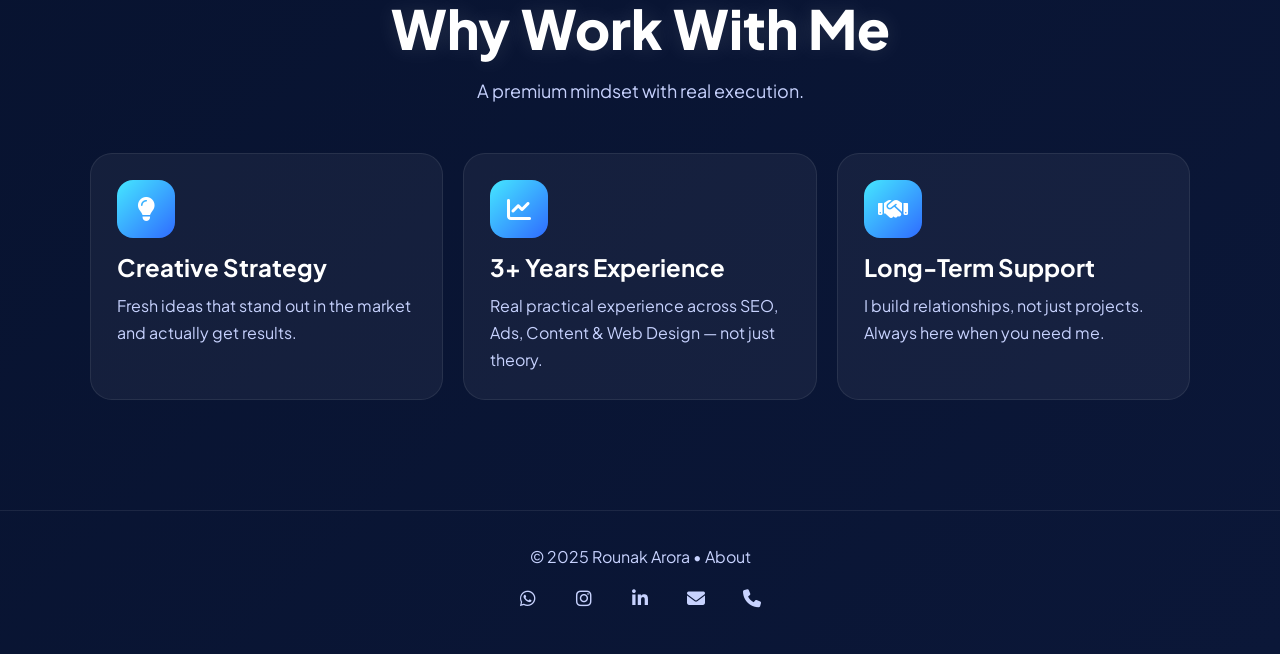
==== commit 0be9483e: "Update follower counts and descriptions in about.html" ====
--- a/about.html
+++ b/about.html
@@ -16,13 +16,13 @@
 <!-- Primary Meta Tags -->
 <title>About Rounak Arora | Digital Marketer & Content Creator in Jaipur</title>
 <meta name="title" content="About Rounak Arora | Digital Marketer in Jaipur">
-<meta name="description" content="Meet Rounak Arora — Jaipur's leading Digital Marketer with 3+ years experience. Founder of Gulabi Nagari (30K+) & Modi Ka Parivar (75K+). Expert in SEO, Ads & Growth.">
+<meta name="description" content="Meet Rounak Arora — Jaipur's leading Digital Marketer. Founder of Gulabi Nagari (54K+) & Modi Ka Parivar (75K+). Expert in SEO, Ads & Growth.">
 <meta name="keywords" content="about rounak arora, digital marketer jaipur, content creator jaipur, gulabi nagari founder, modi ka parivar, instagram growth expert jaipur">
 <meta name="author" content="Rounak Arora">
 <meta name="robots" content="index, follow, max-image-preview:large, max-snippet:-1, max-video-preview:-1">
 <meta name="language" content="English">
 
-<!-- Canonical URL (FIXED: clean URL) -->
+<!-- Canonical URL -->
 <link rel="canonical" href="https://rounakarora.online/about">
 
 <!-- Geo Tags -->
@@ -31,7 +31,7 @@
 <meta name="geo.position" content="26.9124;75.7873">
 <meta name="ICBM" content="26.9124, 75.7873">
 
-<!-- Open Graph (FIXED: clean URL) -->
+<!-- Open Graph -->
 <meta property="og:type" content="profile">
 <meta property="og:url" content="https://rounakarora.online/about">
 <meta property="og:title" content="About | Rounak Arora — Digital Growth Expert in Jaipur">
@@ -44,14 +44,14 @@
 <meta property="profile:first_name" content="Rounak">
 <meta property="profile:last_name" content="Arora">
 
-<!-- Twitter Card (FIXED: clean URL) -->
+<!-- Twitter Card -->
 <meta name="twitter:card" content="summary_large_image">
 <meta name="twitter:url" content="https://rounakarora.online/about">
 <meta name="twitter:title" content="About | Rounak Arora — Digital Growth Expert">
 <meta name="twitter:description" content="3+ years experience, Founder of 2 digital platforms, BBA + MBA in Digital Marketing.">
 <meta name="twitter:image" content="https://rounakarora.online/insta.jpg">
 
-<!-- Theme & Icons (FIXED: correct path) -->
+<!-- Theme & Icons -->
 <meta name="theme-color" content="#020617">
 <link rel="icon" type="image/jpeg" href="/insta.jpg">
 <link rel="apple-touch-icon" href="/insta.jpg">
@@ -61,7 +61,7 @@
 <link rel="dns-prefetch" href="https://cdnjs.cloudflare.com">
 <link rel="dns-prefetch" href="https://wa.me">
 
-<!-- Schema: Person (FIXED: clean URL) -->
+<!-- Schema: Person -->
 <script type="application/ld+json">
 {
   "@context": "https://schema.org",
@@ -101,7 +101,7 @@
 }
 </script>
 
-<!-- Schema: Breadcrumb (FIXED: clean URL) -->
+<!-- Schema: Breadcrumb -->
 <script type="application/ld+json">
 {
   "@context": "https://schema.org",
@@ -113,7 +113,7 @@
 }
 </script>
 
-<!-- Schema: AboutPage (NEW) -->
+<!-- Schema: AboutPage -->
 <script type="application/ld+json">
 {
   "@context": "https://schema.org",
@@ -279,7 +279,7 @@
     <div class="brand-card">
       <div class="brand-icon">🌸</div>
       <h3>Gulabi Nagari Jaipur</h3>
-      <p>Jaipur-focused digital platform — 30K+ followers, 15M+ views, viral content strategy with strong local audience engagement.</p>
+      <p>Jaipur-focused digital platform — 54K+ followers, 27M+ views, viral content strategy with strong local audience engagement.</p>
     </div>
     <div class="brand-card">
       <div class="brand-icon">🇮🇳</div>
--- a/style.css
+++ b/style.css
@@ -1,5 +1,6 @@
 /* ===================================
-   STYLE.CSS — FINAL VERSION (SPEED OPTIMIZED)
+   STYLE.CSS — FINAL VERSION (SEO & SPEED OPTIMIZED)
+   Last Updated: August 2025
 =================================== */
 
 /* RESET */
@@ -21,7 +22,10 @@
   --line: rgba(255,255,255,0.08);
 }
 
-html { scroll-behavior: smooth; }
+html { 
+  scroll-behavior: smooth; 
+  -webkit-text-size-adjust: 100%;
+}
 
 body {
   font-family: 'Plus Jakarta Sans', Arial, sans-serif;
@@ -30,6 +34,9 @@
   overflow-x: hidden;
   min-height: 100vh;
   position: relative;
+  -webkit-font-smoothing: antialiased;
+  -moz-osx-font-smoothing: grayscale;
+  text-rendering: optimizeLegibility;
 }
 
 body::before,
@@ -43,6 +50,7 @@
   opacity: .3;
   z-index: -1;
   transform: translateZ(0);
+  will-change: transform;
 }
 body::before { top: 50px; left: -120px; background: var(--cyan); }
 body::after  { right: -120px; bottom: 60px; background: var(--blue); }
@@ -56,14 +64,60 @@
   pointer-events: none;
 }
 
-a { color: inherit; }
-
-/* JS-injected styles (ab CSS mein) */
+a { 
+  color: inherit; 
+  text-decoration: none;
+}
+
+img {
+  max-width: 100%;
+  height: auto;
+  display: block;
+}
+
+/* Accessibility: Focus styles */
+a:focus-visible,
+button:focus-visible,
+input:focus-visible,
+textarea:focus-visible,
+select:focus-visible {
+  outline: 2px solid var(--cyan);
+  outline-offset: 2px;
+}
+
+/* Skip to content link (Accessibility) */
+.skip-to-content {
+  position: absolute;
+  top: -40px;
+  left: 0;
+  background: var(--cyan);
+  color: var(--bg1);
+  padding: 8px 16px;
+  z-index: 9999;
+  text-decoration: none;
+  font-weight: 700;
+  border-radius: 0 0 8px 0;
+}
+.skip-to-content:focus { top: 0; }
+
+/* JS-injected styles */
 .hidden { opacity: 0; transform: translateY(36px); transition: opacity .7s ease, transform .7s ease; }
 .show { opacity: 1; transform: translateY(0); }
 .card-hidden { opacity: 0; transition: opacity .5s ease; }
 .card-show { opacity: 1; }
 input.error, textarea.error { border-color: rgba(255, 80, 80, 0.6) !important; }
+
+/* Reduced Motion Support (Accessibility) */
+@media (prefers-reduced-motion: reduce) {
+  *, *::before, *::after {
+    animation-duration: 0.01ms !important;
+    animation-iteration-count: 1 !important;
+    transition-duration: 0.01ms !important;
+    scroll-behavior: auto !important;
+  }
+  .hidden { opacity: 1; transform: none; }
+  .card-hidden { opacity: 1; }
+}
 
 /* ── NAVBAR ── */
 .navbar {
@@ -168,6 +222,7 @@
   box-shadow: 0 0 22px rgba(69,231,255,.35);
   transition: transform .3s ease, box-shadow .3s ease;
   font-family: inherit;
+  min-height: 44px; /* Accessibility: minimum touch target */
 }
 
 @media (hover: hover) {
@@ -194,6 +249,7 @@
   cursor: pointer;
   background: transparent;
   box-shadow: none;
+  min-height: 44px; /* Accessibility: minimum touch target */
 }
 
 @media (hover: hover) {
@@ -226,6 +282,7 @@
   font-weight: 900;
   margin-bottom: 16px;
   text-shadow: 0 0 22px rgba(255,255,255,.12);
+  line-height: 1.15;
 }
 
 .section-sub {
@@ -273,7 +330,9 @@
 .hero-title span {
   background: linear-gradient(90deg, var(--cyan), #ffffff, var(--blue));
   -webkit-background-clip: text;
+  background-clip: text;
   -webkit-text-fill-color: transparent;
+  color: transparent;
 }
 
 .hero-text {
@@ -418,7 +477,7 @@
 .contact-wrap { max-width: 780px; margin: auto; }
 form { display: grid; gap: 16px; }
 
-input, textarea {
+input, textarea, select {
   width: 100%;
   padding: 16px 18px;
   border-radius: 16px;
@@ -430,7 +489,7 @@
   font-family: inherit;
   transition: border-color .2s, box-shadow .2s;
 }
-input:focus, textarea:focus {
+input:focus, textarea:focus, select:focus {
   border-color: rgba(69,231,255,.45);
   box-shadow: 0 0 0 4px rgba(69,231,255,.08);
 }
@@ -594,16 +653,196 @@
   justify-content: center;
   gap: 16px;
   margin-top: 12px;
+  flex-wrap: wrap;
 }
 .footer-socials a {
   color: var(--text);
   font-size: 18px;
   transition: color 0.3s;
   text-decoration: none;
+  min-width: 40px;
+  min-height: 40px;
+  display: inline-flex;
+  align-items: center;
+  justify-content: center;
 }
 .footer-socials a:hover { color: var(--cyan); }
 
-/* ── CASE STUDY ── */
+/* ── ABOUT PAGE — EXPERTISE TAGS ── */
+.expertise-tags {
+  display: flex;
+  flex-wrap: wrap;
+  gap: 10px;
+  margin-bottom: 24px;
+}
+.tag {
+  display: inline-flex;
+  align-items: center;
+  gap: 6px;
+  padding: 8px 14px;
+  border-radius: 999px;
+  border: 1px solid rgba(69,231,255,0.25);
+  background: rgba(69,231,255,0.07);
+  color: var(--cyan);
+  font-size: 13px;
+  font-weight: 600;
+}
+
+/* ── ABOUT PAGE — BRAND CARDS ── */
+.brand-grid {
+  display: grid;
+  grid-template-columns: repeat(2, 1fr);
+  gap: 16px;
+  margin-top: 2rem;
+}
+.brand-card {
+  background: var(--glass);
+  border: 1px solid var(--line);
+  border-radius: 18px;
+  padding: 1.5rem;
+  transition: transform .35s ease, box-shadow .35s ease;
+}
+@media (hover: hover) {
+  .brand-card:hover {
+    transform: translateY(-6px);
+    box-shadow: 0 0 26px rgba(69,231,255,.15);
+  }
+}
+.brand-card h3 { font-size: 18px; margin-bottom: 8px; color: #fff; }
+.brand-card p  { font-size: 14px; color: var(--text); line-height: 1.6; }
+.brand-icon { font-size: 1.5rem; margin-bottom: 10px; }
+
+/* ── ABOUT PAGE — EDUCATION LIST ── */
+.edu-list {
+  list-style: none;
+  display: grid;
+  gap: 14px;
+  margin-top: 1.5rem;
+}
+.edu-list li {
+  background: var(--glass);
+  border: 1px solid var(--line);
+  border-radius: 14px;
+  padding: 16px 20px;
+  display: flex;
+  align-items: center;
+  gap: 14px;
+  font-size: 15px;
+  color: var(--text);
+}
+.edu-list li i {
+  color: var(--cyan);
+  font-size: 18px;
+  flex-shrink: 0;
+}
+.edu-list li strong {
+  color: #fff;
+  display: block;
+  margin-bottom: 3px;
+}
+
+/* ── RESULTS PAGE — INSTAGRAM GRID ── */
+.insta-grid {
+  display: grid;
+  grid-template-columns: repeat(2, 1fr);
+  gap: 20px;
+  margin-top: 2rem;
+}
+.insta-card {
+  background: var(--glass);
+  border: 1px solid var(--line);
+  border-radius: 22px;
+  padding: 2rem;
+  text-decoration: none;
+  color: #fff;
+  display: flex;
+  flex-direction: column;
+  gap: 14px;
+  transition: transform .35s ease, box-shadow .35s ease, border-color .35s ease;
+}
+@media (hover: hover) {
+  .insta-card:hover {
+    transform: translateY(-8px);
+    box-shadow: 0 0 32px rgba(69,231,255,.18);
+    border-color: rgba(69,231,255,.3);
+  }
+}
+.insta-card-header {
+  display: flex;
+  align-items: center;
+  gap: 14px;
+}
+.insta-icon {
+  width: 52px;
+  height: 52px;
+  border-radius: 16px;
+  background: linear-gradient(135deg, #f09433, #e6683c, #dc2743, #cc2366, #bc1888);
+  display: flex;
+  align-items: center;
+  justify-content: center;
+  font-size: 22px;
+  color: #fff;
+  flex-shrink: 0;
+}
+.insta-card-title h3 { font-size: 17px; font-weight: 700; margin-bottom: 3px; }
+.insta-card-title span { font-size: 13px; color: var(--cyan); }
+.insta-desc { font-size: 14px; color: var(--text); line-height: 1.7; }
+.insta-tags {
+  display: flex;
+  flex-wrap: wrap;
+  gap: 8px;
+}
+.insta-tag {
+  font-size: 12px;
+  padding: 4px 10px;
+  border-radius: 999px;
+  background: rgba(255,255,255,0.06);
+  border: 1px solid rgba(255,255,255,0.1);
+  color: rgba(255,255,255,0.7);
+}
+.insta-cta {
+  display: inline-flex;
+  align-items: center;
+  gap: 8px;
+  font-size: 13px;
+  font-weight: 700;
+  color: var(--cyan);
+  margin-top: auto;
+}
+
+/* ── RESULTS PAGE — PORTFOLIO GRID ── */
+.portfolio-grid {
+  display: grid;
+  grid-template-columns: repeat(3, 1fr);
+  gap: 16px;
+  margin-top: 2rem;
+}
+.portfolio-card {
+  background: var(--glass);
+  border: 1px solid var(--line);
+  border-radius: 18px;
+  padding: 1.5rem;
+  text-align: center;
+  transition: transform .35s ease, box-shadow .35s ease, border-color .35s ease;
+  text-decoration: none;
+  color: #fff;
+  display: flex;
+  flex-direction: column;
+  align-items: center;
+  gap: 10px;
+}
+@media (hover: hover) {
+  .portfolio-card:hover {
+    transform: translateY(-6px);
+    box-shadow: 0 0 26px rgba(69,231,255,.18);
+    border-color: rgba(69,231,255,.3);
+  }
+}
+.portfolio-card i { font-size: 1.8rem; color: var(--cyan); }
+.portfolio-card h3 { font-size: 15px; font-weight: 700; }
+.portfolio-card p { font-size: 13px; color: var(--text); }
+
+/* ── CASE STUDY (Legacy) ── */
 .case-bio h2 { font-size: clamp(1.6rem, 4vw, 2.5rem); margin-bottom: 15px; line-height: 1.2; }
 .case-bio p  { line-height: 1.9; color: var(--text); margin-bottom: 20px; font-size: clamp(15px, 2vw, 17px); }
 .case-highlights { display: flex; gap: 12px; flex-wrap: wrap; margin-bottom: 24px; }
@@ -652,12 +891,41 @@
 }
 
 /* ── FOOTER ── */
-footer { margin-top: 20px; padding: 35px 7%; text-align: center; color: var(--text); border-top: 1px solid var(--line); }
+footer {
+  margin-top: 20px;
+  padding: 35px 7%;
+  text-align: center;
+  color: var(--text);
+  border-top: 1px solid var(--line);
+}
+
+/* Visually Hidden (Accessibility) */
+.visually-hidden {
+  position: absolute;
+  width: 1px;
+  height: 1px;
+  padding: 0;
+  margin: -1px;
+  overflow: hidden;
+  clip: rect(0,0,0,0);
+  white-space: nowrap;
+  border: 0;
+}
 
 /* ── SCROLLBAR ── */
 ::-webkit-scrollbar { width: 10px; }
 ::-webkit-scrollbar-track { background: #061022; }
 ::-webkit-scrollbar-thumb { background: linear-gradient(var(--cyan), var(--blue)); border-radius: 20px; }
+
+/* Selection color */
+::selection {
+  background: var(--cyan);
+  color: var(--bg1);
+}
+::-moz-selection {
+  background: var(--cyan);
+  color: var(--bg1);
+}
 
 /* ════════════════════════
    TABLET — max 992px
@@ -669,6 +937,9 @@
   .grid       { grid-template-columns: repeat(2, 1fr); }
   .stats      { grid-template-columns: repeat(3, 1fr); }
   .t-grid     { grid-template-columns: repeat(2, 1fr); }
+  .brand-grid { grid-template-columns: repeat(2, 1fr); }
+  .insta-grid { grid-template-columns: 1fr; }
+  .portfolio-grid { grid-template-columns: repeat(2, 1fr); }
 }
 
 /* ════════════════════════
@@ -770,12 +1041,16 @@
   .stat, .card, .result-box, .t-card { padding: 22px; }
   .stat h3, .result-box h2 { font-size: 36px; }
 
-  input, textarea { font-size: 15px; }
+  input, textarea, select { font-size: 16px; } /* 16px prevents iOS zoom */
   .testimonials { padding: 3rem 20px; }
 
   .about-bio, .case-bio { text-align: center; }
   .about-bio .badge, .case-bio .badge { margin: 0 auto 16px; display: inline-block; }
-  .case-highlights { justify-content: center; }
+  .case-highlights, .expertise-tags { justify-content: center; }
+
+  .brand-grid { grid-template-columns: 1fr; }
+  .insta-grid { grid-template-columns: 1fr; }
+  .portfolio-grid { grid-template-columns: repeat(2, 1fr); }
 
   .proof-bar { gap: 1.2rem; padding: 1.5rem; }
   .proof-item strong { font-size: 1.4rem; }
@@ -799,6 +1074,8 @@
   .proof-item strong { font-size: 1.2rem; }
   .profile-box h2 { font-size: 22px; }
   .whatsapp-float { width: 46px; height: 46px; font-size: 1.3rem; bottom: 70px; right: 12px; }
+  .portfolio-grid { grid-template-columns: 1fr; }
+  .about-bio .stats { grid-template-columns: 1fr; }
 }
 
 /* ════════════════════════
@@ -817,4 +1094,13 @@
     box-shadow: none !important;
   }
   a { color: #2f6bff !important; }
-}
+  .section-title, .hero-title { color: black !important; text-shadow: none !important; }
+}
+
+/* ════════════════════════
+   DARK MODE (Already dark theme)
+════════════════════════ */
+@media (prefers-color-scheme: light) {
+  /* Keep dark theme even if user prefers light */
+  body { background: linear-gradient(135deg, var(--bg1), var(--bg2), var(--bg3)); }
+}
